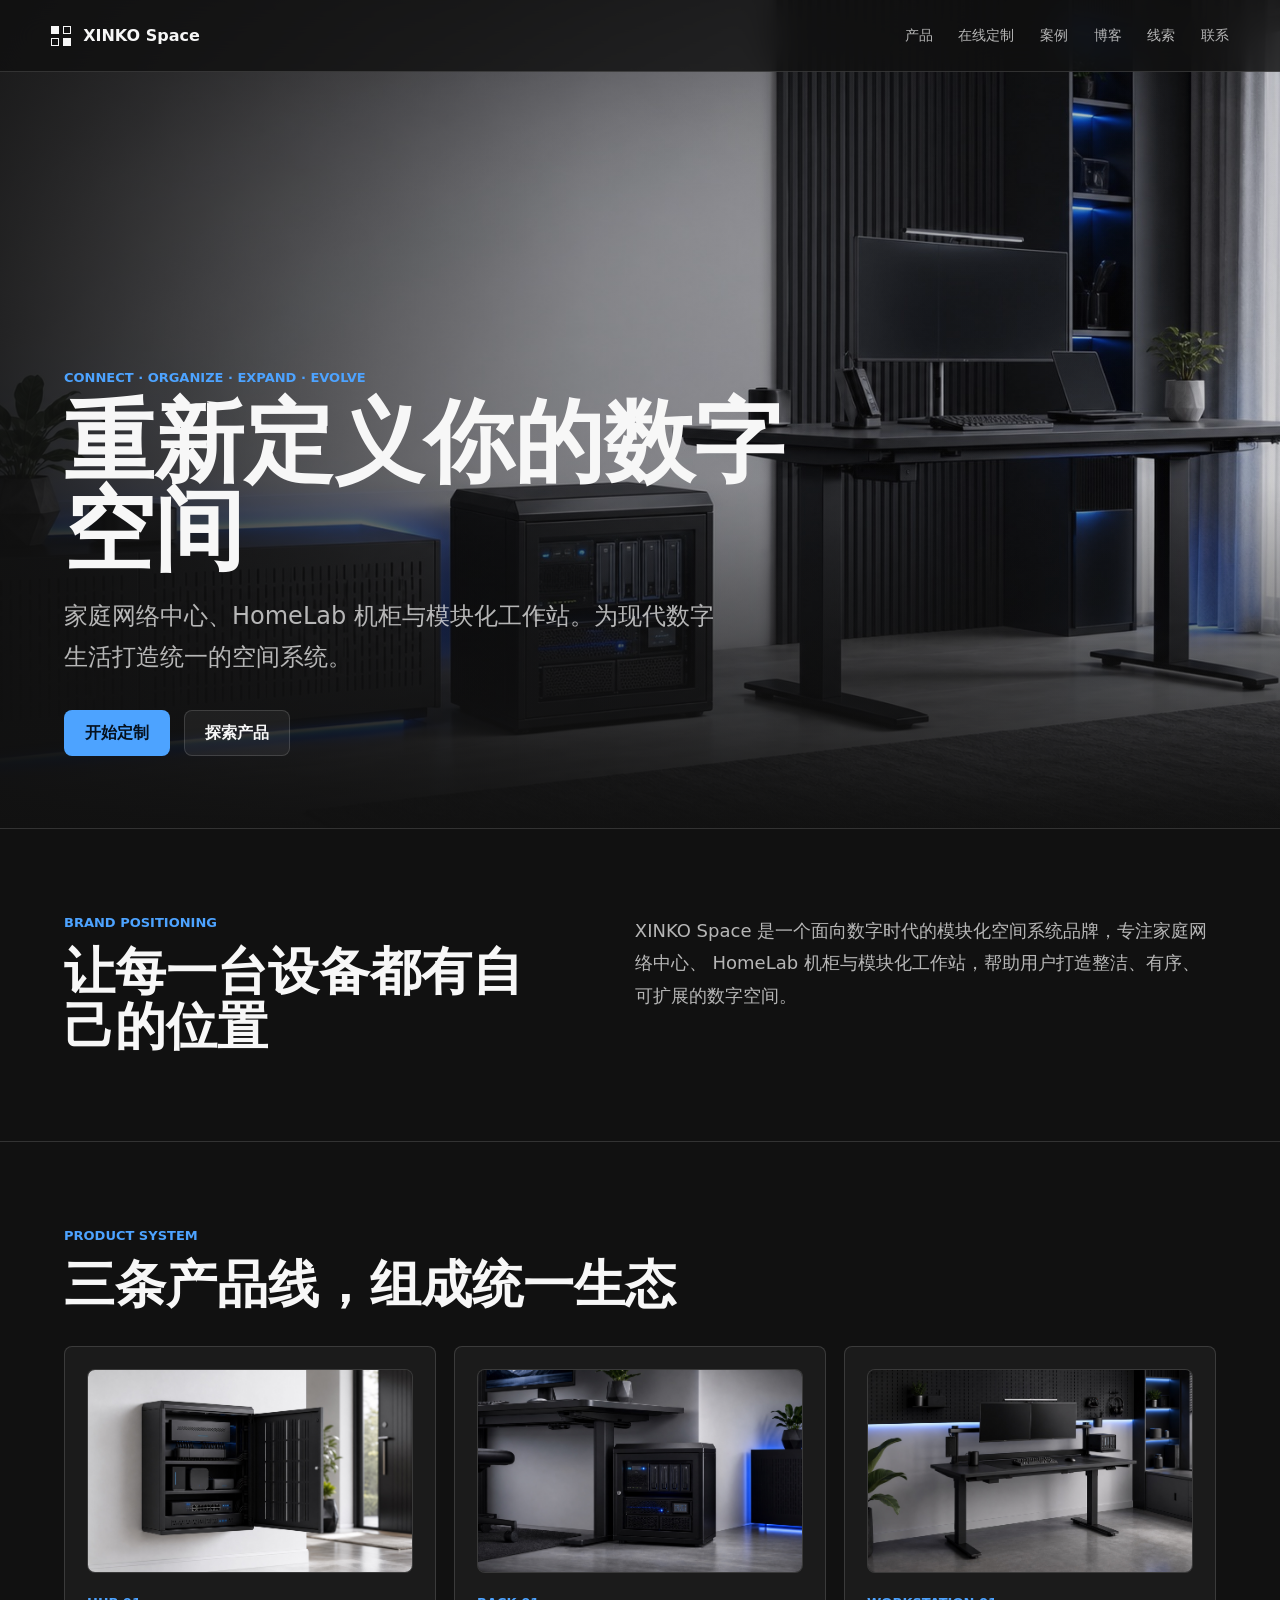
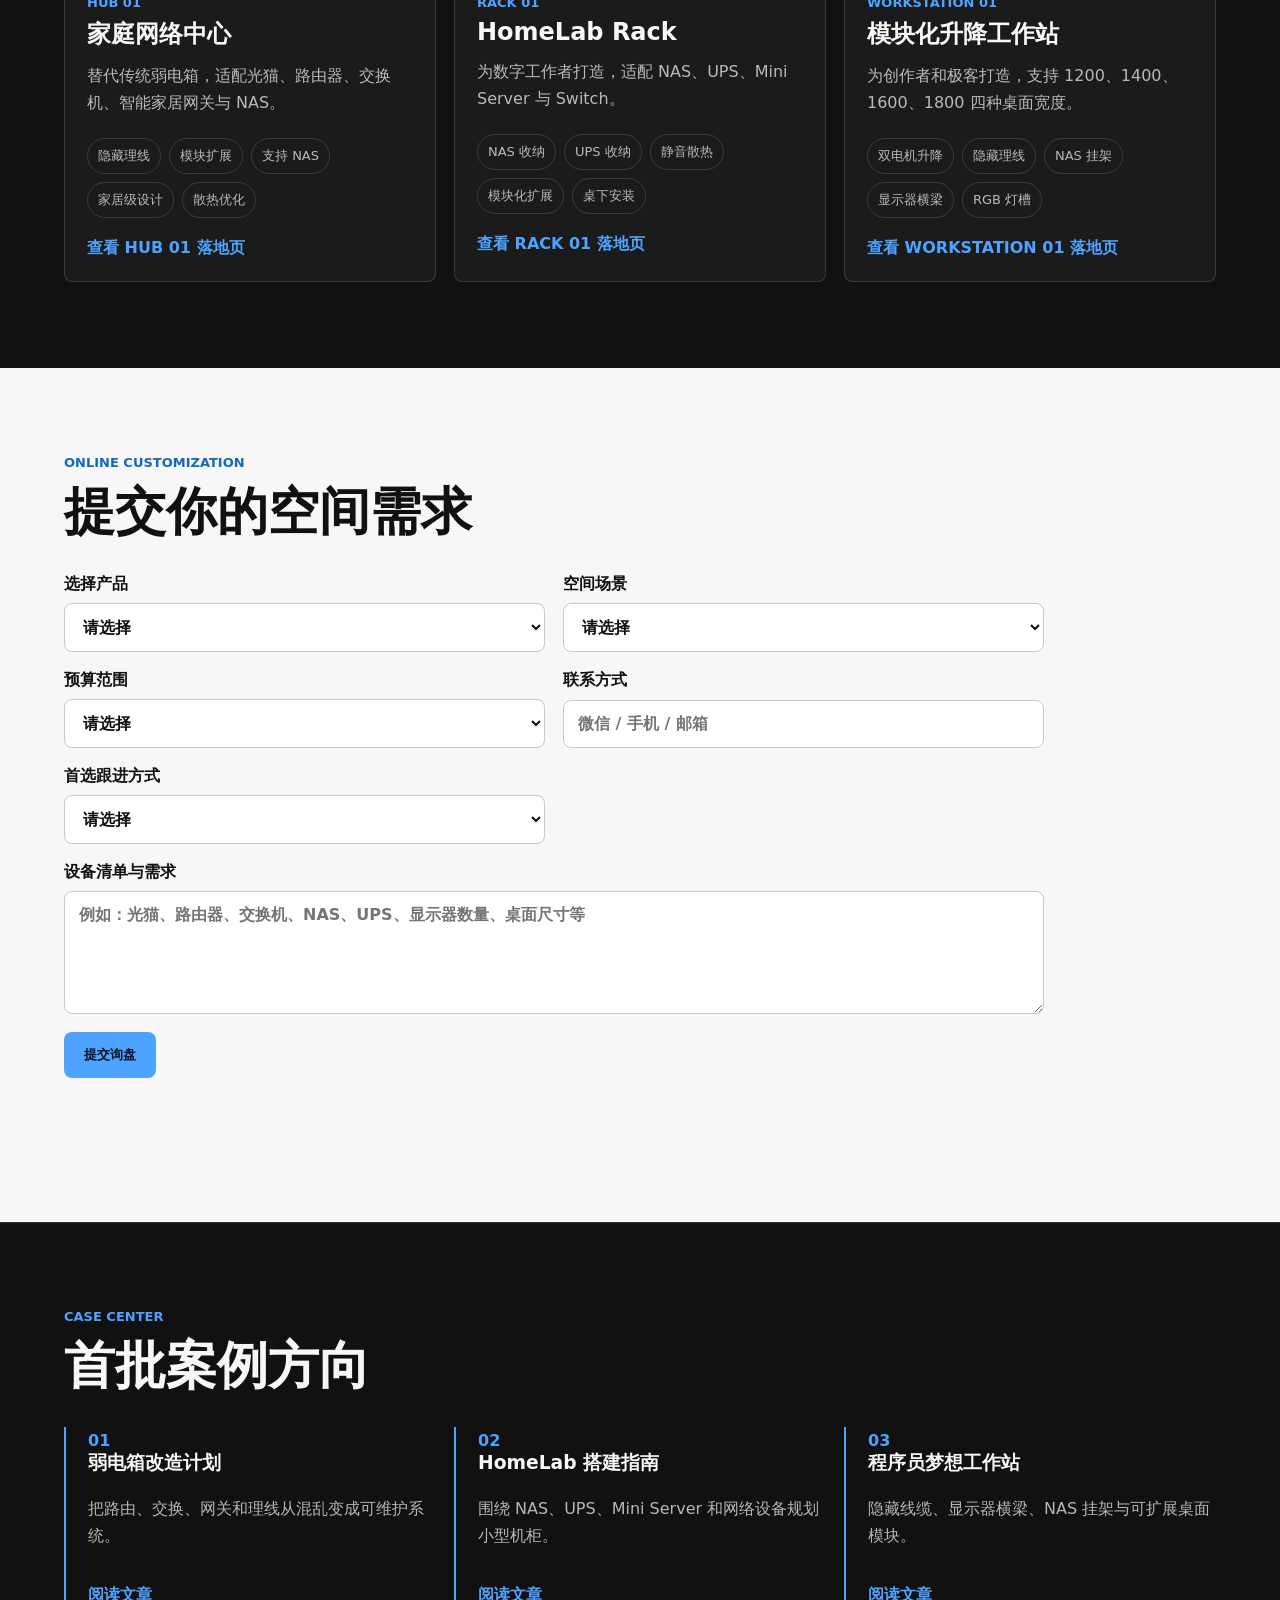
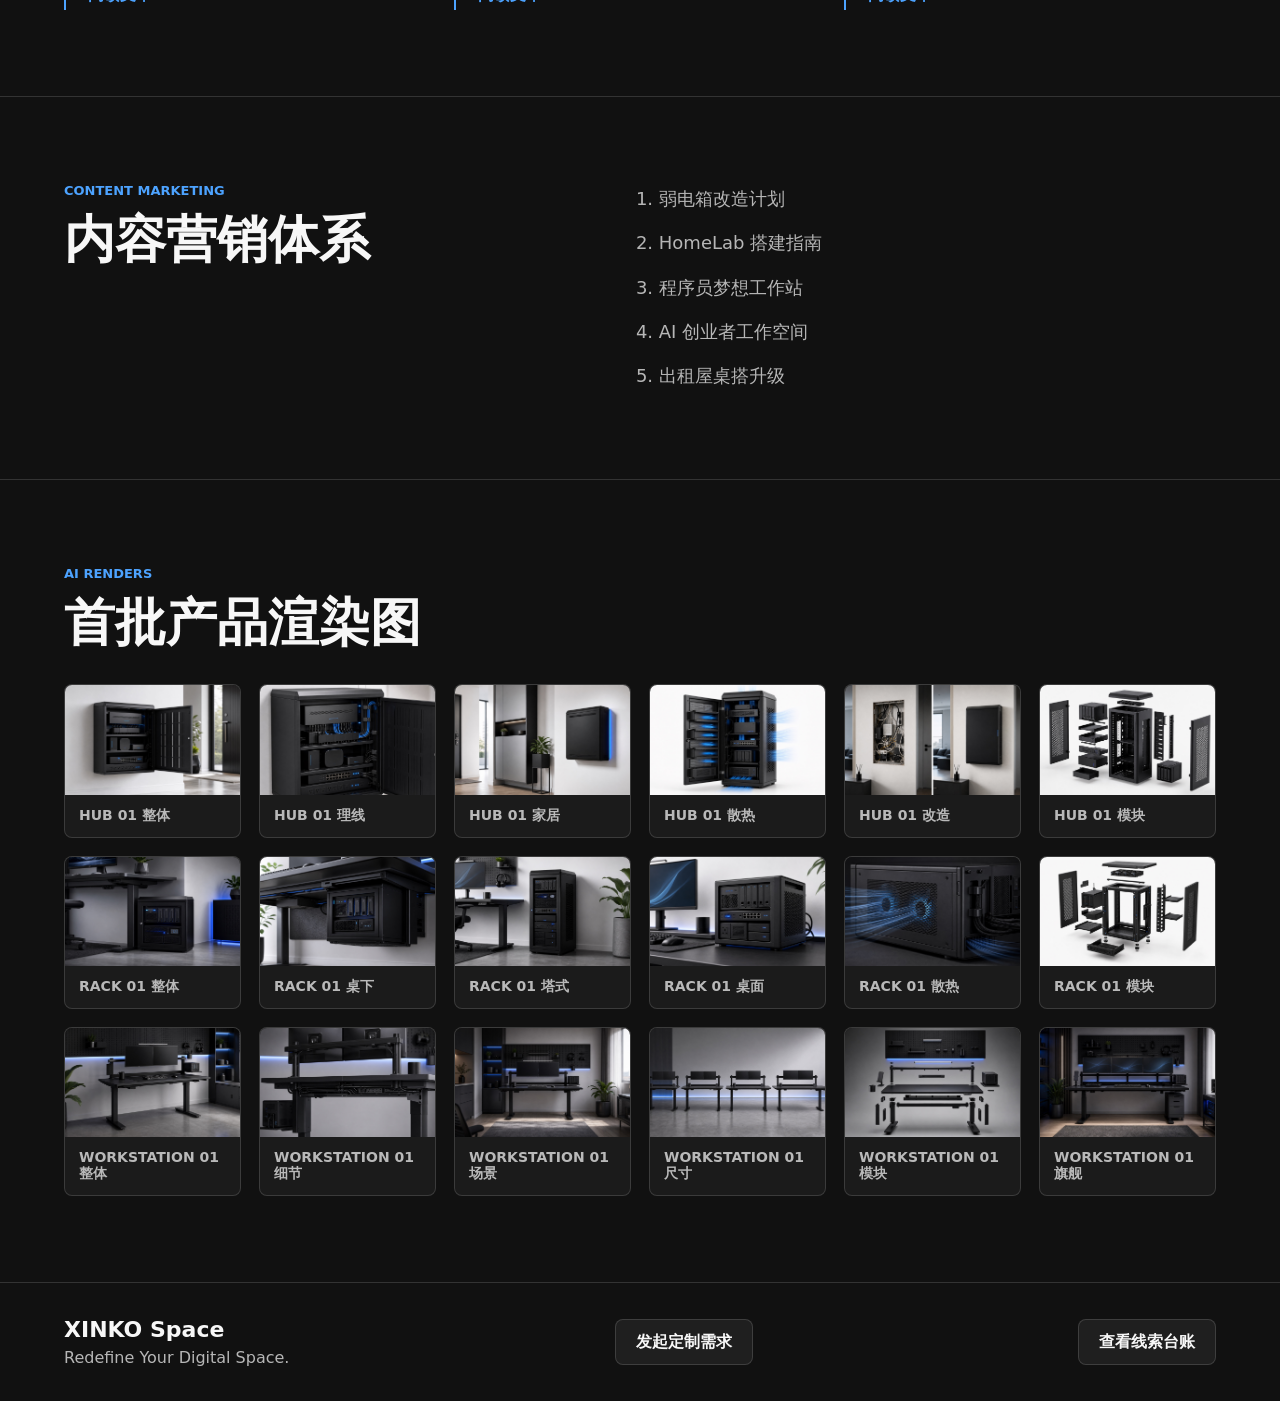
==== index.html @ d63c4149 "Initial XINKO Space website with Cloudflare Pages deployment" ====
<!doctype html>
<html lang="zh-CN">
  <head>
    <meta charset="utf-8" />
    <meta name="viewport" content="width=device-width, initial-scale=1" />
    <title>XINKO Space | 重新定义你的数字空间</title>
    <meta
      name="description"
      content="XINKO Space 面向数字时代的模块化空间系统，覆盖家庭网络中心、HomeLab 机柜与模块化工作站。"
    />
    <meta name="theme-color" content="#111111" />
    <meta property="og:title" content="XINKO Space | 重新定义你的数字空间" />
    <meta
      property="og:description"
      content="家庭网络中心、HomeLab 机柜与模块化工作站。为现代数字生活打造统一的空间系统。"
    />
    <meta property="og:type" content="website" />
    <meta property="og:image" content="./assets-web/xinko-hero.jpg" />
    <link rel="manifest" href="./site.webmanifest" />
    <link rel="stylesheet" href="./styles.css" />
  </head>
  <body>
    <header class="site-header">
      <a class="brand" href="#top" aria-label="XINKO Space 首页">
        <span class="mark" aria-hidden="true">
          <span></span><span></span><span></span><span></span>
        </span>
        <span>XINKO Space</span>
      </a>
      <nav class="nav" aria-label="主导航">
        <a href="#products">产品</a>
        <a href="#customize">在线定制</a>
        <a href="#cases">案例</a>
        <a href="#content">博客</a>
        <a href="./inquiries.html">线索</a>
        <a href="#contact">联系</a>
      </nav>
    </header>

    <main id="top">
      <section class="hero" aria-labelledby="hero-title">
        <img src="./assets-web/xinko-hero.jpg" alt="XINKO Space 模块化数字空间产品组合" />
        <div class="hero-shade"></div>
        <div class="hero-copy">
          <p class="eyebrow">Connect · Organize · Expand · Evolve</p>
          <h1 id="hero-title">重新定义你的数字空间</h1>
          <p>
            家庭网络中心、HomeLab 机柜与模块化工作站。为现代数字生活打造统一的空间系统。
          </p>
          <div class="hero-actions">
            <a class="button primary" href="#customize">开始定制</a>
            <a class="button secondary" href="#products">探索产品</a>
          </div>
        </div>
      </section>

      <section class="section intro" aria-labelledby="positioning-title">
        <div>
          <p class="eyebrow">Brand Positioning</p>
          <h2 id="positioning-title">让每一台设备都有自己的位置</h2>
        </div>
        <p>
          XINKO Space 是一个面向数字时代的模块化空间系统品牌，专注家庭网络中心、
          HomeLab 机柜与模块化工作站，帮助用户打造整洁、有序、可扩展的数字空间。
        </p>
      </section>

      <section class="section products" id="products" aria-labelledby="products-title">
        <div class="section-heading">
          <p class="eyebrow">Product System</p>
          <h2 id="products-title">三条产品线，组成统一生态</h2>
        </div>
        <div class="product-grid">
          <article class="product-card">
            <img loading="lazy" class="product-image" src="./assets-web/hub-01-render.jpg" alt="HUB 01 家庭网络中心产品渲染图" />
            <p class="series">HUB 01</p>
            <h3>家庭网络中心</h3>
            <p>替代传统弱电箱，适配光猫、路由器、交换机、智能家居网关与 NAS。</p>
            <ul>
              <li>隐藏理线</li>
              <li>模块扩展</li>
              <li>支持 NAS</li>
              <li>家居级设计</li>
              <li>散热优化</li>
            </ul>
            <a class="text-link" href="./hub-01.html">查看 HUB 01 落地页</a>
          </article>
          <article class="product-card">
            <img loading="lazy" class="product-image" src="./assets-web/rack-01-render.jpg" alt="RACK 01 HomeLab Rack 产品渲染图" />
            <p class="series">RACK 01</p>
            <h3>HomeLab Rack</h3>
            <p>为数字工作者打造，适配 NAS、UPS、Mini Server 与 Switch。</p>
            <ul>
              <li>NAS 收纳</li>
              <li>UPS 收纳</li>
              <li>静音散热</li>
              <li>模块化扩展</li>
              <li>桌下安装</li>
            </ul>
            <a class="text-link" href="./rack-01.html">查看 RACK 01 落地页</a>
          </article>
          <article class="product-card">
            <img loading="lazy" class="product-image" src="./assets-web/workstation-01-render.jpg" alt="WORKSTATION 01 模块化升降工作站产品渲染图" />
            <p class="series">WORKSTATION 01</p>
            <h3>模块化升降工作站</h3>
            <p>为创作者和极客打造，支持 1200、1400、1600、1800 四种桌面宽度。</p>
            <ul>
              <li>双电机升降</li>
              <li>隐藏理线</li>
              <li>NAS 挂架</li>
              <li>显示器横梁</li>
              <li>RGB 灯槽</li>
            </ul>
            <a class="text-link" href="./workstation-01.html">查看 WORKSTATION 01 落地页</a>
          </article>
        </div>
      </section>

      <section class="section configurator" id="customize" aria-labelledby="customize-title">
        <div class="section-heading">
          <p class="eyebrow">Online Customization</p>
          <h2 id="customize-title">提交你的空间需求</h2>
        </div>
        <form class="inquiry-form" id="inquiryForm">
          <label>
            选择产品
            <select name="product" required>
              <option value="">请选择</option>
              <option>HUB 01 家庭网络中心</option>
              <option>RACK 01 HomeLab Rack</option>
              <option>WORKSTATION 01 模块化升降工作站</option>
              <option>整套 XINKO Space 系统</option>
            </select>
          </label>
          <label>
            空间场景
            <select name="scenario" required>
              <option value="">请选择</option>
              <option>新房弱电/网络规划</option>
              <option>HomeLab 搭建</option>
              <option>创作者工作站</option>
              <option>出租屋桌搭升级</option>
              <option>AI 创业者工作空间</option>
            </select>
          </label>
          <label>
            预算范围
            <select name="budget" required>
              <option value="">请选择</option>
              <option>1000-3000 元</option>
              <option>3000-8000 元</option>
              <option>8000-15000 元</option>
              <option>15000 元以上</option>
            </select>
          </label>
          <label>
            联系方式
            <input name="contact" type="text" placeholder="微信 / 手机 / 邮箱" required />
          </label>
          <label>
            首选跟进方式
            <select name="followUpChannel" required>
              <option value="">请选择</option>
              <option>微信</option>
              <option>电话</option>
              <option>邮箱</option>
              <option>飞书</option>
            </select>
          </label>
          <label class="wide">
            设备清单与需求
            <textarea
              name="needs"
              rows="5"
              placeholder="例如：光猫、路由器、交换机、NAS、UPS、显示器数量、桌面尺寸等"
              required
            ></textarea>
          </label>
          <button class="button primary form-button" type="submit">提交询盘</button>
          <p class="form-note" id="formNote" role="status"></p>
        </form>
      </section>

      <section class="section cases" id="cases" aria-labelledby="cases-title">
        <div class="section-heading">
          <p class="eyebrow">Case Center</p>
          <h2 id="cases-title">首批案例方向</h2>
        </div>
        <div class="case-strip">
          <article>
            <span>01</span>
            <h3>弱电箱改造计划</h3>
            <p>把路由、交换、网关和理线从混乱变成可维护系统。</p>
            <a class="text-link" href="./blog-weak-current-box.html">阅读文章</a>
          </article>
          <article>
            <span>02</span>
            <h3>HomeLab 搭建指南</h3>
            <p>围绕 NAS、UPS、Mini Server 和网络设备规划小型机柜。</p>
            <a class="text-link" href="./blog-homelab-guide.html">阅读文章</a>
          </article>
          <article>
            <span>03</span>
            <h3>程序员梦想工作站</h3>
            <p>隐藏线缆、显示器横梁、NAS 挂架与可扩展桌面模块。</p>
            <a class="text-link" href="./blog-programmer-workstation.html">阅读文章</a>
          </article>
        </div>
      </section>

      <section class="section content" id="content" aria-labelledby="content-title">
        <div>
          <p class="eyebrow">Content Marketing</p>
          <h2 id="content-title">内容营销体系</h2>
        </div>
        <ol class="content-list">
          <li><a href="./blog-weak-current-box.html">弱电箱改造计划</a></li>
          <li><a href="./blog-homelab-guide.html">HomeLab 搭建指南</a></li>
          <li><a href="./blog-programmer-workstation.html">程序员梦想工作站</a></li>
          <li><a href="./blog-ai-founder-space.html">AI 创业者工作空间</a></li>
          <li><a href="./blog-rental-desk-upgrade.html">出租屋桌搭升级</a></li>
        </ol>
      </section>

      <section class="section gallery-section" aria-labelledby="gallery-title">
        <div class="section-heading">
          <p class="eyebrow">AI Renders</p>
          <h2 id="gallery-title">首批产品渲染图</h2>
        </div>
        <div class="gallery-grid full-gallery">
          <figure><img loading="lazy" src="./assets-web/hub-01-render.jpg" alt="HUB 01 整体渲染图" /><figcaption>HUB 01 整体</figcaption></figure>
          <figure><img loading="lazy" src="./assets-web/hub-01-detail.jpg" alt="HUB 01 内部理线图" /><figcaption>HUB 01 理线</figcaption></figure>
          <figure><img loading="lazy" src="./assets-web/hub-01-lifestyle.jpg" alt="HUB 01 家居安装图" /><figcaption>HUB 01 家居</figcaption></figure>
          <figure><img loading="lazy" src="./assets-web/hub-01-airflow.jpg" alt="HUB 01 散热风道图" /><figcaption>HUB 01 散热</figcaption></figure>
          <figure><img loading="lazy" src="./assets-web/hub-01-retrofit.jpg" alt="HUB 01 弱电箱改造图" /><figcaption>HUB 01 改造</figcaption></figure>
          <figure><img loading="lazy" src="./assets-web/hub-01-exploded.jpg" alt="HUB 01 模块拆解图" /><figcaption>HUB 01 模块</figcaption></figure>
          <figure><img loading="lazy" src="./assets-web/rack-01-render.jpg" alt="RACK 01 整体渲染图" /><figcaption>RACK 01 整体</figcaption></figure>
          <figure><img loading="lazy" src="./assets-web/rack-01-underdesk.jpg" alt="RACK 01 桌下安装图" /><figcaption>RACK 01 桌下</figcaption></figure>
          <figure><img loading="lazy" src="./assets-web/rack-01-tower.jpg" alt="RACK 01 塔式形态图" /><figcaption>RACK 01 塔式</figcaption></figure>
          <figure><img loading="lazy" src="./assets-web/rack-01-desktop.jpg" alt="RACK 01 桌面型图" /><figcaption>RACK 01 桌面</figcaption></figure>
          <figure><img loading="lazy" src="./assets-web/rack-01-cooling.jpg" alt="RACK 01 散热细节图" /><figcaption>RACK 01 散热</figcaption></figure>
          <figure><img loading="lazy" src="./assets-web/rack-01-exploded.jpg" alt="RACK 01 模块拆解图" /><figcaption>RACK 01 模块</figcaption></figure>
          <figure><img loading="lazy" src="./assets-web/workstation-01-render.jpg" alt="WORKSTATION 01 整体渲染图" /><figcaption>WORKSTATION 01 整体</figcaption></figure>
          <figure><img loading="lazy" src="./assets-web/workstation-01-detail.jpg" alt="WORKSTATION 01 结构细节图" /><figcaption>WORKSTATION 01 细节</figcaption></figure>
          <figure><img loading="lazy" src="./assets-web/workstation-01-lifestyle.jpg" alt="WORKSTATION 01 创作场景图" /><figcaption>WORKSTATION 01 场景</figcaption></figure>
          <figure><img loading="lazy" src="./assets-web/workstation-01-sizes.jpg" alt="WORKSTATION 01 尺寸家族图" /><figcaption>WORKSTATION 01 尺寸</figcaption></figure>
          <figure><img loading="lazy" src="./assets-web/workstation-01-exploded.jpg" alt="WORKSTATION 01 模块拆解图" /><figcaption>WORKSTATION 01 模块</figcaption></figure>
          <figure><img loading="lazy" src="./assets-web/workstation-01-flagship.jpg" alt="WORKSTATION 01 旗舰场景图" /><figcaption>WORKSTATION 01 旗舰</figcaption></figure>
        </div>
      </section>
    </main>

    <footer class="footer" id="contact">
      <div>
        <p class="brand-line">XINKO Space</p>
        <p>Redefine Your Digital Space.</p>
      </div>
      <a class="button secondary" href="#customize">发起定制需求</a>
      <a class="button secondary" href="./inquiries.html">查看线索台账</a>
    </footer>

    <script src="./config.js"></script>
    <script src="./script.js"></script>
  </body>
</html>
---- styles.css ----
:root {
  --space-black: #111111;
  --graphite: #333333;
  --snow: #f7f7f7;
  --blue: #4da3ff;
  --line: rgba(255, 255, 255, 0.14);
  --muted: rgba(247, 247, 247, 0.72);
  --panel: #1b1b1b;
  color-scheme: dark;
}

* {
  box-sizing: border-box;
}

html {
  scroll-behavior: smooth;
}

body {
  margin: 0;
  font-family: Inter, ui-sans-serif, system-ui, -apple-system, BlinkMacSystemFont, "Segoe UI",
    "PingFang SC", "Hiragino Sans GB", "Microsoft YaHei", sans-serif;
  background: var(--space-black);
  color: var(--snow);
  letter-spacing: 0;
}

a {
  color: inherit;
  text-decoration: none;
}

.site-header {
  position: fixed;
  z-index: 20;
  top: 0;
  left: 0;
  right: 0;
  display: flex;
  align-items: center;
  justify-content: space-between;
  gap: 24px;
  min-height: 72px;
  padding: 16px clamp(20px, 4vw, 56px);
  border-bottom: 1px solid var(--line);
  background: rgba(17, 17, 17, 0.82);
  backdrop-filter: blur(18px);
}

.brand {
  display: inline-flex;
  align-items: center;
  gap: 12px;
  min-width: max-content;
  font-weight: 800;
}

.mark {
  display: grid;
  grid-template-columns: repeat(2, 8px);
  gap: 4px;
}

.mark span {
  width: 8px;
  height: 8px;
  background: var(--snow);
}

.mark span:nth-child(2),
.mark span:nth-child(3) {
  background: transparent;
  border: 1px solid var(--snow);
}

.nav {
  display: flex;
  align-items: center;
  gap: clamp(14px, 2vw, 28px);
  color: var(--muted);
  font-size: 14px;
}

.nav a:hover {
  color: var(--blue);
}

.hero {
  position: relative;
  min-height: 92vh;
  display: grid;
  align-items: end;
  overflow: hidden;
  padding: 120px clamp(20px, 5vw, 72px) 72px;
}

.hero img {
  position: absolute;
  inset: 0;
  width: 100%;
  height: 100%;
  object-fit: cover;
  object-position: center;
}

.hero-shade {
  position: absolute;
  inset: 0;
  background:
    linear-gradient(90deg, rgba(17, 17, 17, 0.88), rgba(17, 17, 17, 0.44) 46%, rgba(17, 17, 17, 0.18)),
    linear-gradient(0deg, rgba(17, 17, 17, 0.98), rgba(17, 17, 17, 0.02) 42%);
}

.hero-copy {
  position: relative;
  z-index: 1;
  max-width: 780px;
}

.eyebrow {
  margin: 0 0 14px;
  color: var(--blue);
  font-size: 13px;
  font-weight: 800;
  text-transform: uppercase;
}

h1,
h2,
h3,
p {
  margin-top: 0;
}

h1 {
  margin-bottom: 22px;
  font-size: clamp(42px, 7vw, 92px);
  line-height: 0.98;
}

.hero-copy p:not(.eyebrow) {
  max-width: 650px;
  color: var(--muted);
  font-size: clamp(17px, 2.1vw, 24px);
  line-height: 1.7;
}

.hero-actions {
  display: flex;
  flex-wrap: wrap;
  gap: 14px;
  margin-top: 32px;
}

.button {
  display: inline-flex;
  align-items: center;
  justify-content: center;
  min-height: 46px;
  padding: 0 20px;
  border: 1px solid transparent;
  border-radius: 8px;
  font-weight: 800;
  cursor: pointer;
}

.primary {
  background: var(--blue);
  color: #06111e;
}

.secondary {
  border-color: var(--line);
  color: var(--snow);
  background: rgba(255, 255, 255, 0.06);
}

.section {
  padding: 86px clamp(20px, 5vw, 72px);
  border-top: 1px solid var(--line);
}

.section-heading {
  max-width: 860px;
  margin-bottom: 34px;
}

.section h2 {
  max-width: 760px;
  font-size: clamp(28px, 4vw, 54px);
  line-height: 1.08;
  margin-bottom: 0;
}

.intro,
.content {
  display: grid;
  grid-template-columns: minmax(0, 0.85fr) minmax(280px, 1fr);
  gap: clamp(28px, 6vw, 80px);
  align-items: start;
}

.intro > p,
.content-list {
  color: var(--muted);
  font-size: 18px;
  line-height: 1.8;
}

.product-grid {
  display: grid;
  grid-template-columns: repeat(3, minmax(0, 1fr));
  gap: 18px;
}

.four-grid {
  grid-template-columns: repeat(4, minmax(0, 1fr));
}

.product-card {
  border: 1px solid var(--line);
  border-radius: 8px;
  padding: 22px;
  background: var(--panel);
}

.product-image {
  display: block;
  width: 100%;
  aspect-ratio: 16 / 10;
  object-fit: cover;
  border-radius: 8px;
  margin-bottom: 22px;
  border: 1px solid rgba(255, 255, 255, 0.1);
  background: #242424;
}

.product-visual {
  position: relative;
  height: 180px;
  margin-bottom: 22px;
  overflow: hidden;
  border-radius: 8px;
  background: #242424;
}

.product-visual::before {
  content: "";
  position: absolute;
  inset: 18px;
  border: 1px solid rgba(77, 163, 255, 0.34);
}

.hub-visual span,
.rack-visual span,
.workstation-visual span {
  position: absolute;
  display: block;
  background: #101010;
  border: 1px solid rgba(247, 247, 247, 0.18);
  box-shadow: inset 0 0 0 1px rgba(77, 163, 255, 0.08);
}

.hub-visual span:nth-child(1) {
  left: 34px;
  top: 44px;
  width: 52%;
  height: 76px;
}

.hub-visual span:nth-child(2) {
  right: 34px;
  top: 62px;
  width: 22%;
  height: 40px;
  background: var(--blue);
}

.hub-visual span:nth-child(3) {
  left: 34px;
  bottom: 34px;
  width: 70%;
  height: 8px;
}

.rack-visual span {
  left: 26%;
  width: 48%;
  height: 24px;
}

.rack-visual span:nth-child(1) { top: 38px; }
.rack-visual span:nth-child(2) { top: 72px; }
.rack-visual span:nth-child(3) { top: 106px; }
.rack-visual span:nth-child(4) {
  top: 140px;
  background: var(--blue);
}

.workstation-visual span:nth-child(1) {
  left: 14%;
  top: 74px;
  width: 72%;
  height: 14px;
}

.workstation-visual span:nth-child(2),
.workstation-visual span:nth-child(3) {
  top: 88px;
  width: 10px;
  height: 64px;
}

.workstation-visual span:nth-child(2) { left: 25%; }
.workstation-visual span:nth-child(3) { right: 25%; }
.workstation-visual span:nth-child(4) {
  left: 32%;
  top: 38px;
  width: 36%;
  height: 26px;
  background: var(--blue);
}

.series {
  margin-bottom: 8px;
  color: var(--blue);
  font-size: 13px;
  font-weight: 800;
}

.product-card h3 {
  font-size: 24px;
  margin-bottom: 12px;
}

.product-card p:not(.series),
.product-card li,
.case-strip p {
  color: var(--muted);
  line-height: 1.7;
}

.product-card ul {
  display: flex;
  flex-wrap: wrap;
  gap: 8px;
  padding: 0;
  margin: 22px 0 0;
  list-style: none;
}

.text-link {
  display: inline-flex;
  margin-top: 20px;
  color: var(--blue);
  font-weight: 900;
}

.product-hero {
  min-height: 88vh;
}

.feature-grid {
  grid-template-columns: repeat(5, minmax(0, 1fr));
}

.size-plans {
  background: #171717;
}

.product-card li {
  padding: 6px 10px;
  border: 1px solid var(--line);
  border-radius: 999px;
  font-size: 13px;
}

.configurator {
  background: #f7f7f7;
  color: #111111;
}

.configurator .eyebrow {
  color: #1269bf;
}

.inquiry-form {
  display: grid;
  grid-template-columns: repeat(2, minmax(0, 1fr));
  gap: 18px;
  max-width: 980px;
}

label {
  display: grid;
  gap: 8px;
  font-weight: 800;
}

.wide,
.form-note {
  grid-column: 1 / -1;
}

input,
select,
textarea {
  width: 100%;
  border: 1px solid #c9c9c9;
  border-radius: 8px;
  padding: 13px 14px;
  background: #ffffff;
  color: #111111;
  font: inherit;
}

textarea {
  resize: vertical;
}

.form-button {
  width: fit-content;
  border: 0;
}

.form-note {
  min-height: 24px;
  color: #1b5d15;
  font-weight: 800;
}

.case-strip {
  display: grid;
  grid-template-columns: repeat(3, minmax(0, 1fr));
  gap: 18px;
}

.case-strip article {
  border-left: 2px solid var(--blue);
  padding: 4px 0 4px 22px;
}

.case-strip span {
  color: var(--blue);
  font-weight: 900;
}

.gallery-grid {
  display: grid;
  grid-template-columns: repeat(3, minmax(0, 1fr));
  gap: 18px;
}

.compact-gallery {
  grid-template-columns: repeat(6, minmax(0, 1fr));
}

.full-gallery {
  grid-template-columns: repeat(6, minmax(0, 1fr));
}

.gallery-grid figure {
  margin: 0;
  border: 1px solid var(--line);
  border-radius: 8px;
  overflow: hidden;
  background: var(--panel);
}

.gallery-grid img {
  display: block;
  width: 100%;
  aspect-ratio: 16 / 10;
  object-fit: cover;
}

.gallery-grid figcaption {
  padding: 12px 14px;
  color: var(--muted);
  font-size: 14px;
  font-weight: 800;
}

.content-list {
  margin: 0;
  padding-left: 24px;
}

.content-list li + li {
  margin-top: 12px;
}

.article-page {
  padding: 132px clamp(20px, 5vw, 72px) 72px;
}

.article {
  max-width: 880px;
  margin: 0 auto;
}

.article h1 {
  font-size: clamp(40px, 6vw, 76px);
  margin-bottom: 22px;
}

.article h2 {
  margin-top: 46px;
  font-size: clamp(24px, 3vw, 36px);
}

.article p,
.article li {
  color: var(--muted);
  font-size: 18px;
  line-height: 1.85;
}

.article-lead {
  font-size: 21px;
}

.article img {
  display: block;
  width: 100%;
  margin: 34px 0 8px;
  border-radius: 8px;
  border: 1px solid var(--line);
}

.article-cta {
  margin-top: 54px;
  padding: 28px;
  border: 1px solid var(--line);
  border-radius: 8px;
  background: var(--panel);
}

.article-cta h2 {
  margin-top: 0;
}

.footer {
  display: flex;
  align-items: center;
  justify-content: space-between;
  flex-wrap: wrap;
  gap: 24px;
  padding: 34px clamp(20px, 5vw, 72px);
  border-top: 1px solid var(--line);
}

.brand-line {
  margin-bottom: 6px;
  font-size: 22px;
  font-weight: 900;
}

.footer p:last-child {
  margin-bottom: 0;
  color: var(--muted);
}

.dashboard-page {
  padding-top: 72px;
}

.thanks-page {
  min-height: 78vh;
  display: grid;
  align-items: center;
  padding-top: 72px;
}

.thanks-panel {
  max-width: 900px;
  border-top: 0;
}

.thanks-panel h1 {
  margin-bottom: 20px;
  font-size: clamp(44px, 7vw, 92px);
}

.thanks-panel p:not(.eyebrow) {
  max-width: 720px;
  color: var(--muted);
  font-size: 20px;
  line-height: 1.8;
}

.dashboard-head {
  display: flex;
  align-items: end;
  justify-content: space-between;
  gap: 28px;
}

.dashboard-head h1 {
  margin-bottom: 16px;
  font-size: clamp(40px, 6vw, 76px);
}

.dashboard-head p:not(.eyebrow) {
  max-width: 720px;
  color: var(--muted);
  font-size: 18px;
  line-height: 1.75;
}

.dashboard-actions {
  display: flex;
  flex-wrap: wrap;
  gap: 12px;
}

.table-wrap {
  width: 100%;
  overflow-x: auto;
  border: 1px solid var(--line);
  border-radius: 8px;
}

.lead-table {
  width: 100%;
  min-width: 900px;
  border-collapse: collapse;
}

.lead-table th,
.lead-table td {
  padding: 14px 16px;
  border-bottom: 1px solid var(--line);
  text-align: left;
  vertical-align: top;
}

.lead-table th {
  color: var(--blue);
  font-size: 13px;
  text-transform: uppercase;
}

.lead-table td {
  color: var(--muted);
  line-height: 1.6;
}

@media (max-width: 900px) {
  .site-header {
    position: absolute;
    align-items: flex-start;
  }

  .nav {
    justify-content: flex-end;
    flex-wrap: wrap;
    gap: 10px 16px;
  }

  .intro,
  .content,
  .product-grid,
  .four-grid,
  .case-strip,
  .feature-grid,
  .gallery-grid,
  .compact-gallery,
  .full-gallery,
  .inquiry-form {
    grid-template-columns: 1fr;
  }

  .hero {
    min-height: 88vh;
    padding-top: 148px;
  }

  .footer {
    align-items: flex-start;
    flex-direction: column;
  }

  .dashboard-head {
    align-items: flex-start;
    flex-direction: column;
  }
}

@media (max-width: 560px) {
  .site-header {
    flex-direction: column;
  }

  .nav {
    justify-content: flex-start;
    font-size: 13px;
  }

  .hero {
    padding-top: 184px;
  }

  .hero-actions,
  .button {
    width: 100%;
  }

  .section {
    padding-top: 64px;
    padding-bottom: 64px;
  }
}
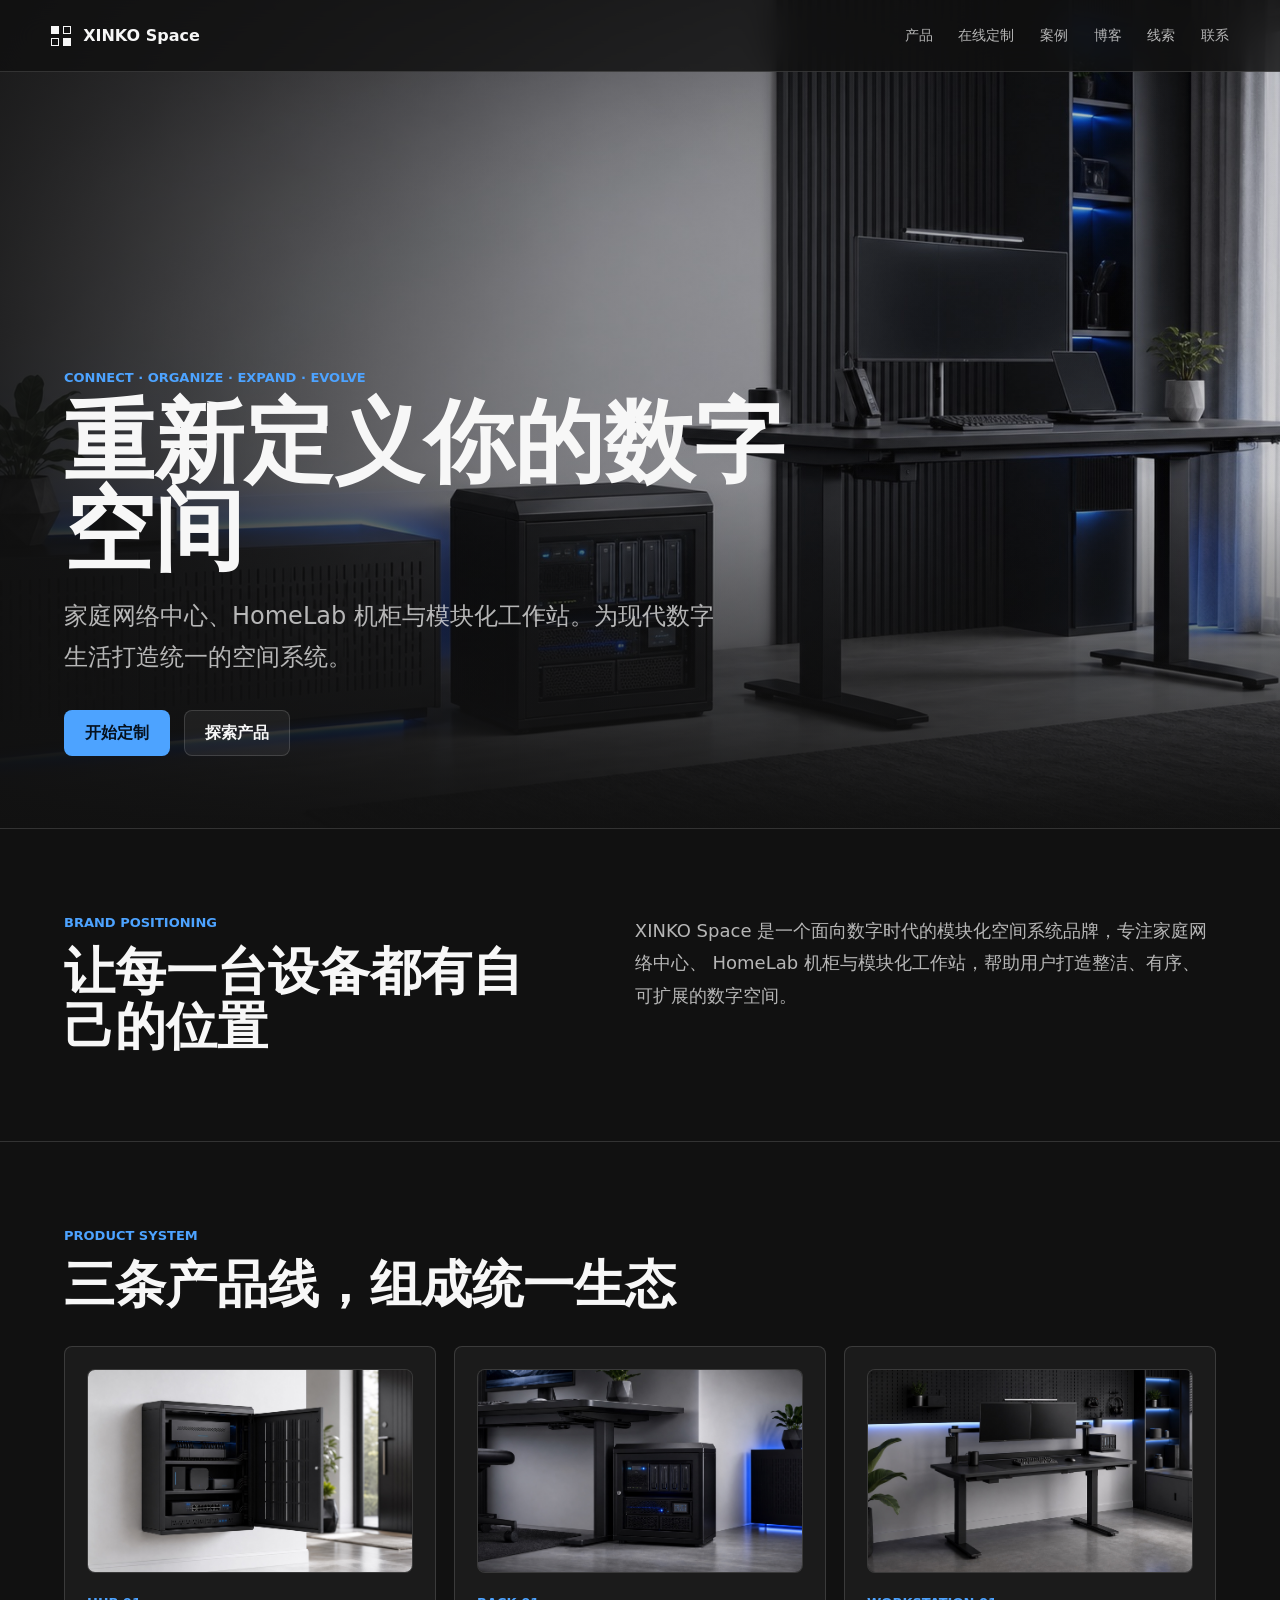
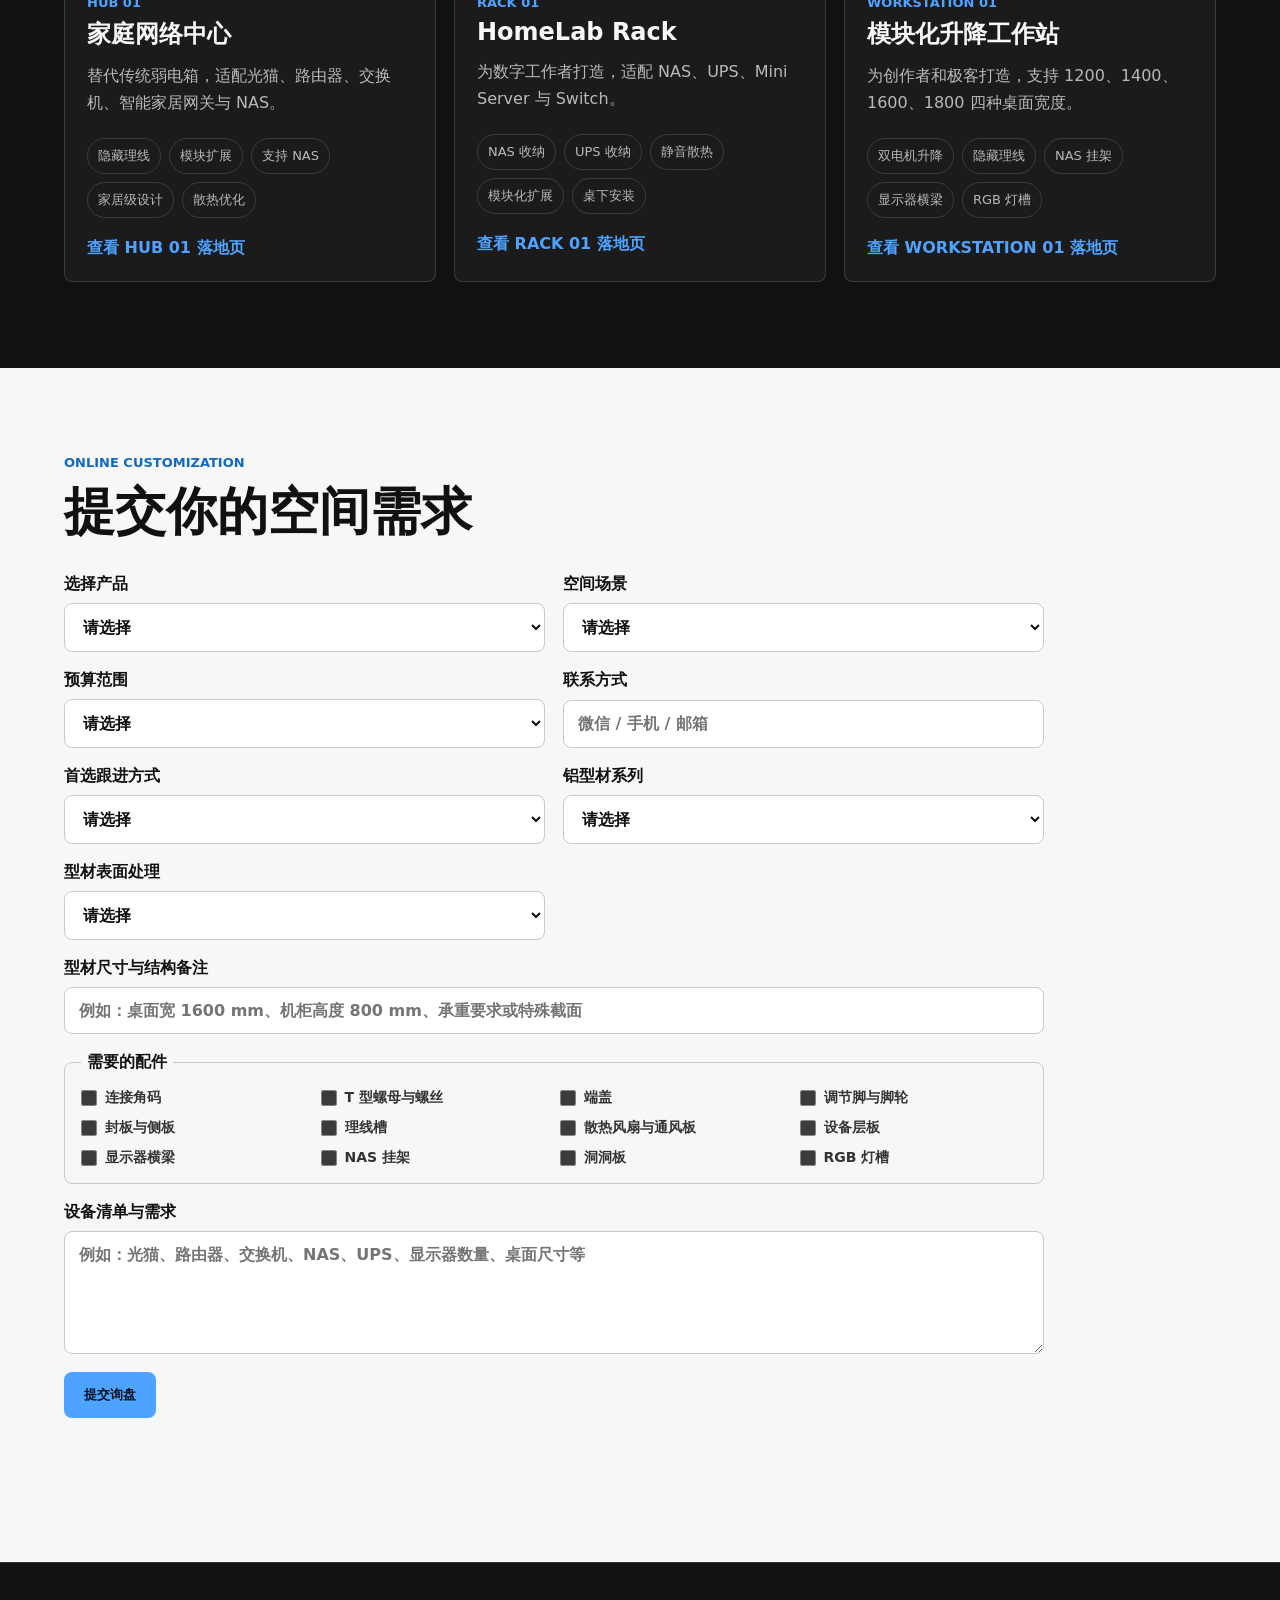
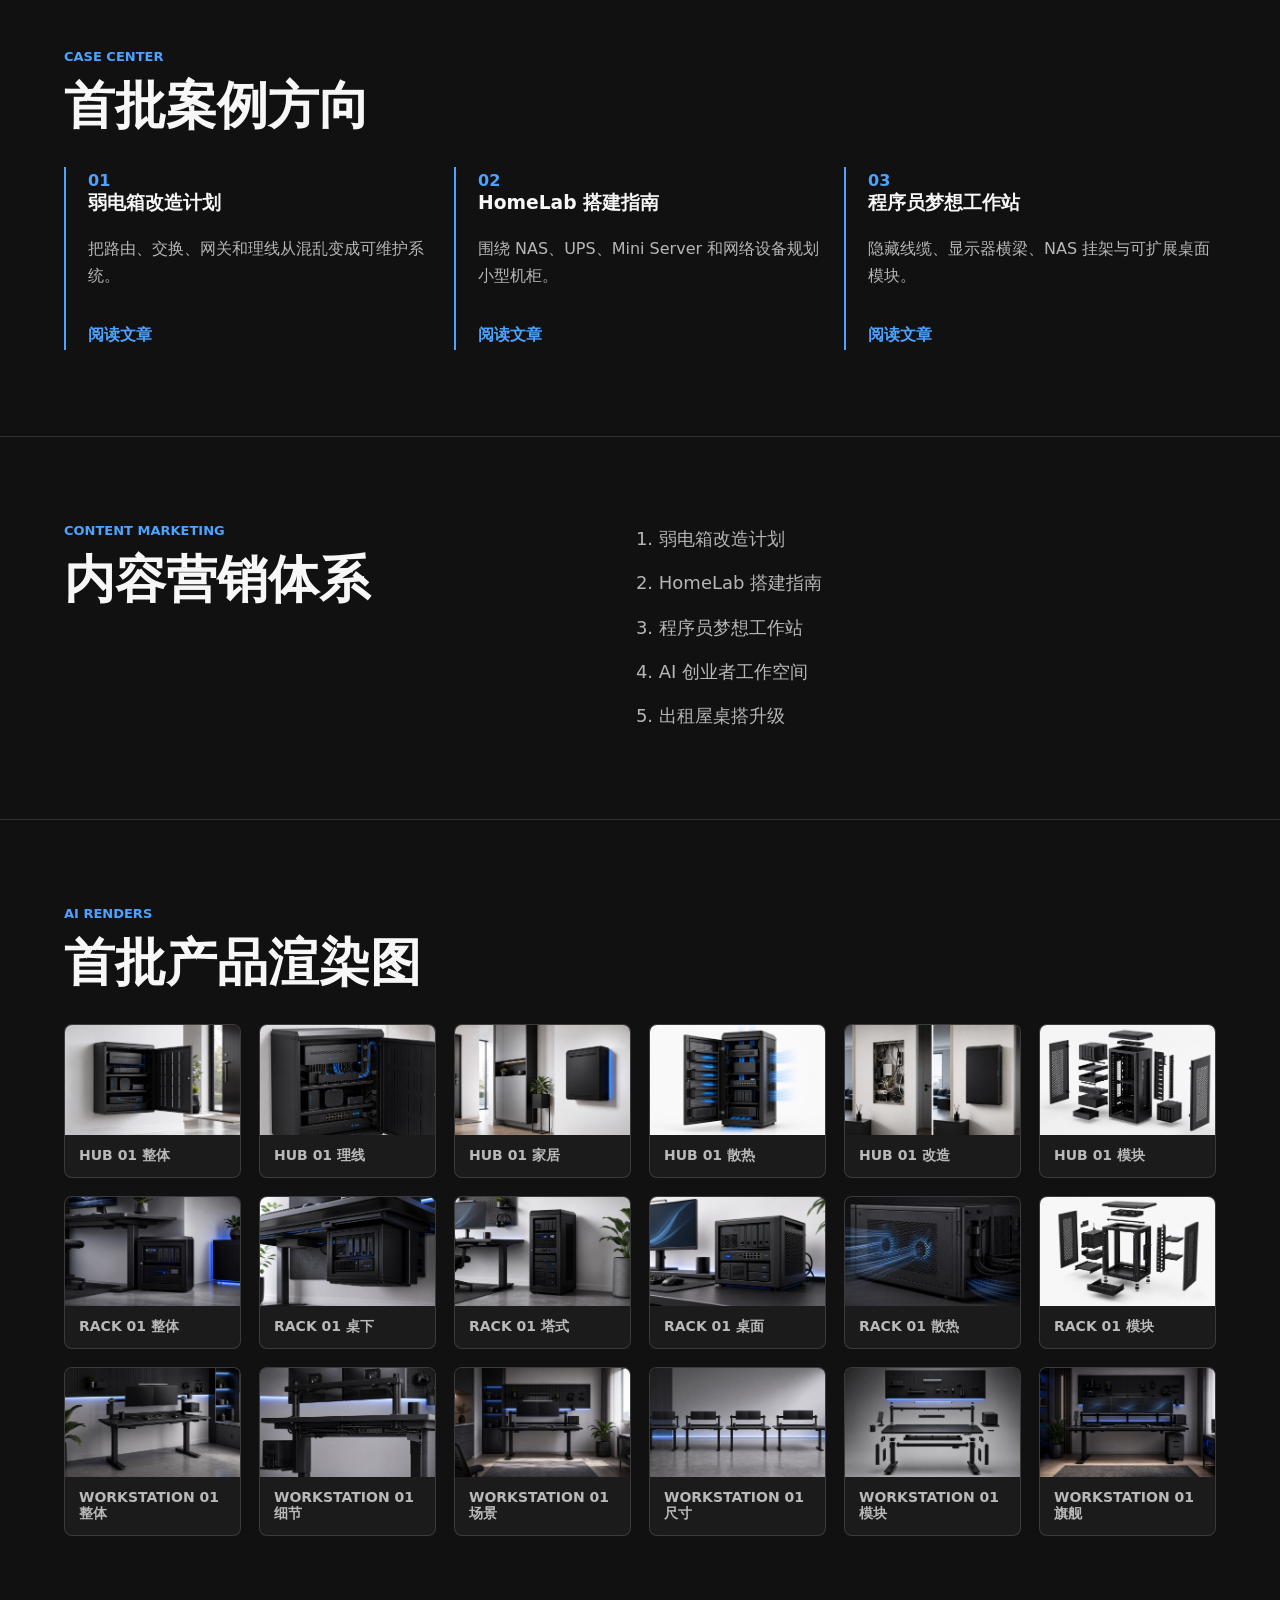
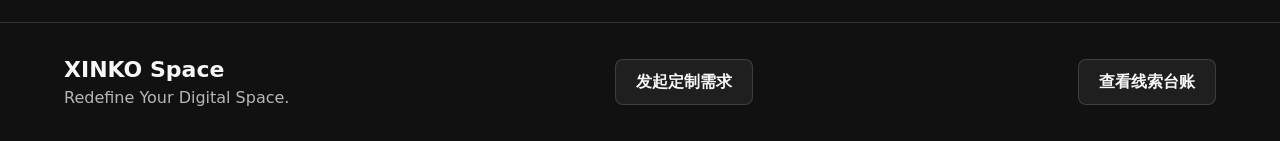
==== commit 6a75b964: "Add aluminum profile and accessory options to inquiry forms" ====
--- a/index.html
+++ b/index.html
@@ -167,6 +167,50 @@
               <option>飞书</option>
             </select>
           </label>
+          <label>
+            铝型材系列
+            <select name="profileSeries" required>
+              <option value="">请选择</option>
+              <option>2020</option>
+              <option>2040</option>
+              <option>3030</option>
+              <option>4040</option>
+              <option>4080</option>
+              <option>需要建议</option>
+              <option>其他定制规格</option>
+            </select>
+          </label>
+          <label>
+            型材表面处理
+            <select name="profileFinish" required>
+              <option value="">请选择</option>
+              <option>黑色阳极氧化</option>
+              <option>银白色阳极氧化</option>
+              <option>喷涂定制色</option>
+              <option>需要建议</option>
+            </select>
+          </label>
+          <label class="wide">
+            型材尺寸与结构备注
+            <input name="profileNotes" type="text" placeholder="例如：桌面宽 1600 mm、机柜高度 800 mm、承重要求或特殊截面" />
+          </label>
+          <fieldset class="wide option-fieldset">
+            <legend>需要的配件</legend>
+            <div class="checkbox-grid">
+              <label><input name="accessories" type="checkbox" value="连接角码" />连接角码</label>
+              <label><input name="accessories" type="checkbox" value="T 型螺母与螺丝" />T 型螺母与螺丝</label>
+              <label><input name="accessories" type="checkbox" value="端盖" />端盖</label>
+              <label><input name="accessories" type="checkbox" value="调节脚与脚轮" />调节脚与脚轮</label>
+              <label><input name="accessories" type="checkbox" value="封板与侧板" />封板与侧板</label>
+              <label><input name="accessories" type="checkbox" value="理线槽" />理线槽</label>
+              <label><input name="accessories" type="checkbox" value="散热风扇与通风板" />散热风扇与通风板</label>
+              <label><input name="accessories" type="checkbox" value="设备层板" />设备层板</label>
+              <label><input name="accessories" type="checkbox" value="显示器横梁" />显示器横梁</label>
+              <label><input name="accessories" type="checkbox" value="NAS 挂架" />NAS 挂架</label>
+              <label><input name="accessories" type="checkbox" value="洞洞板" />洞洞板</label>
+              <label><input name="accessories" type="checkbox" value="RGB 灯槽" />RGB 灯槽</label>
+            </div>
+          </fieldset>
           <label class="wide">
             设备清单与需求
             <textarea
--- a/styles.css
+++ b/styles.css
@@ -419,6 +419,40 @@
   resize: vertical;
 }
 
+.option-fieldset {
+  margin: 0;
+  border: 1px solid #c9c9c9;
+  border-radius: 8px;
+  padding: 16px;
+}
+
+.option-fieldset legend {
+  padding: 0 6px;
+  font-weight: 800;
+}
+
+.checkbox-grid {
+  display: grid;
+  grid-template-columns: repeat(4, minmax(0, 1fr));
+  gap: 12px;
+}
+
+.checkbox-grid label {
+  display: flex;
+  align-items: center;
+  gap: 8px;
+  color: #333333;
+  font-size: 14px;
+  font-weight: 700;
+}
+
+.checkbox-grid input {
+  width: 16px;
+  height: 16px;
+  margin: 0;
+  accent-color: var(--blue);
+}
+
 .form-button {
   width: fit-content;
   border: 0;
@@ -668,6 +702,7 @@
   .gallery-grid,
   .compact-gallery,
   .full-gallery,
+  .checkbox-grid,
   .inquiry-form {
     grid-template-columns: 1fr;
   }
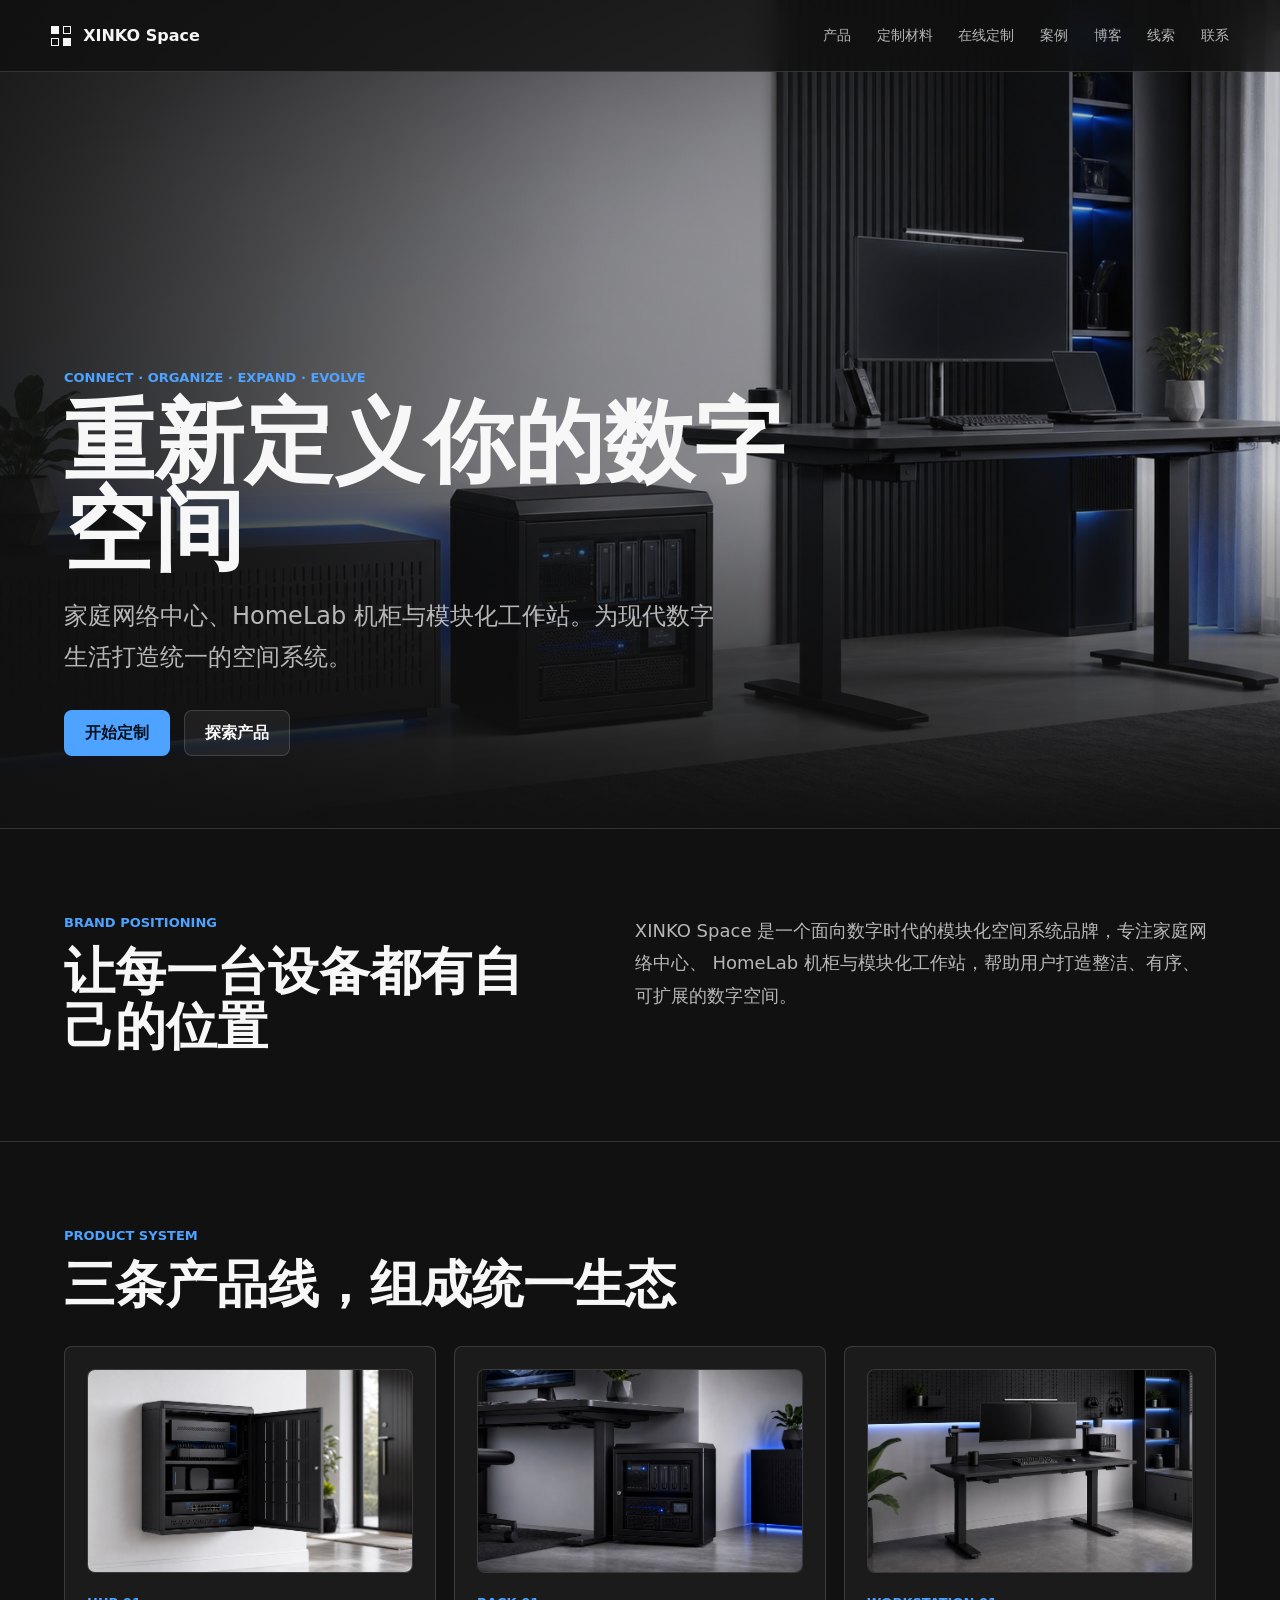
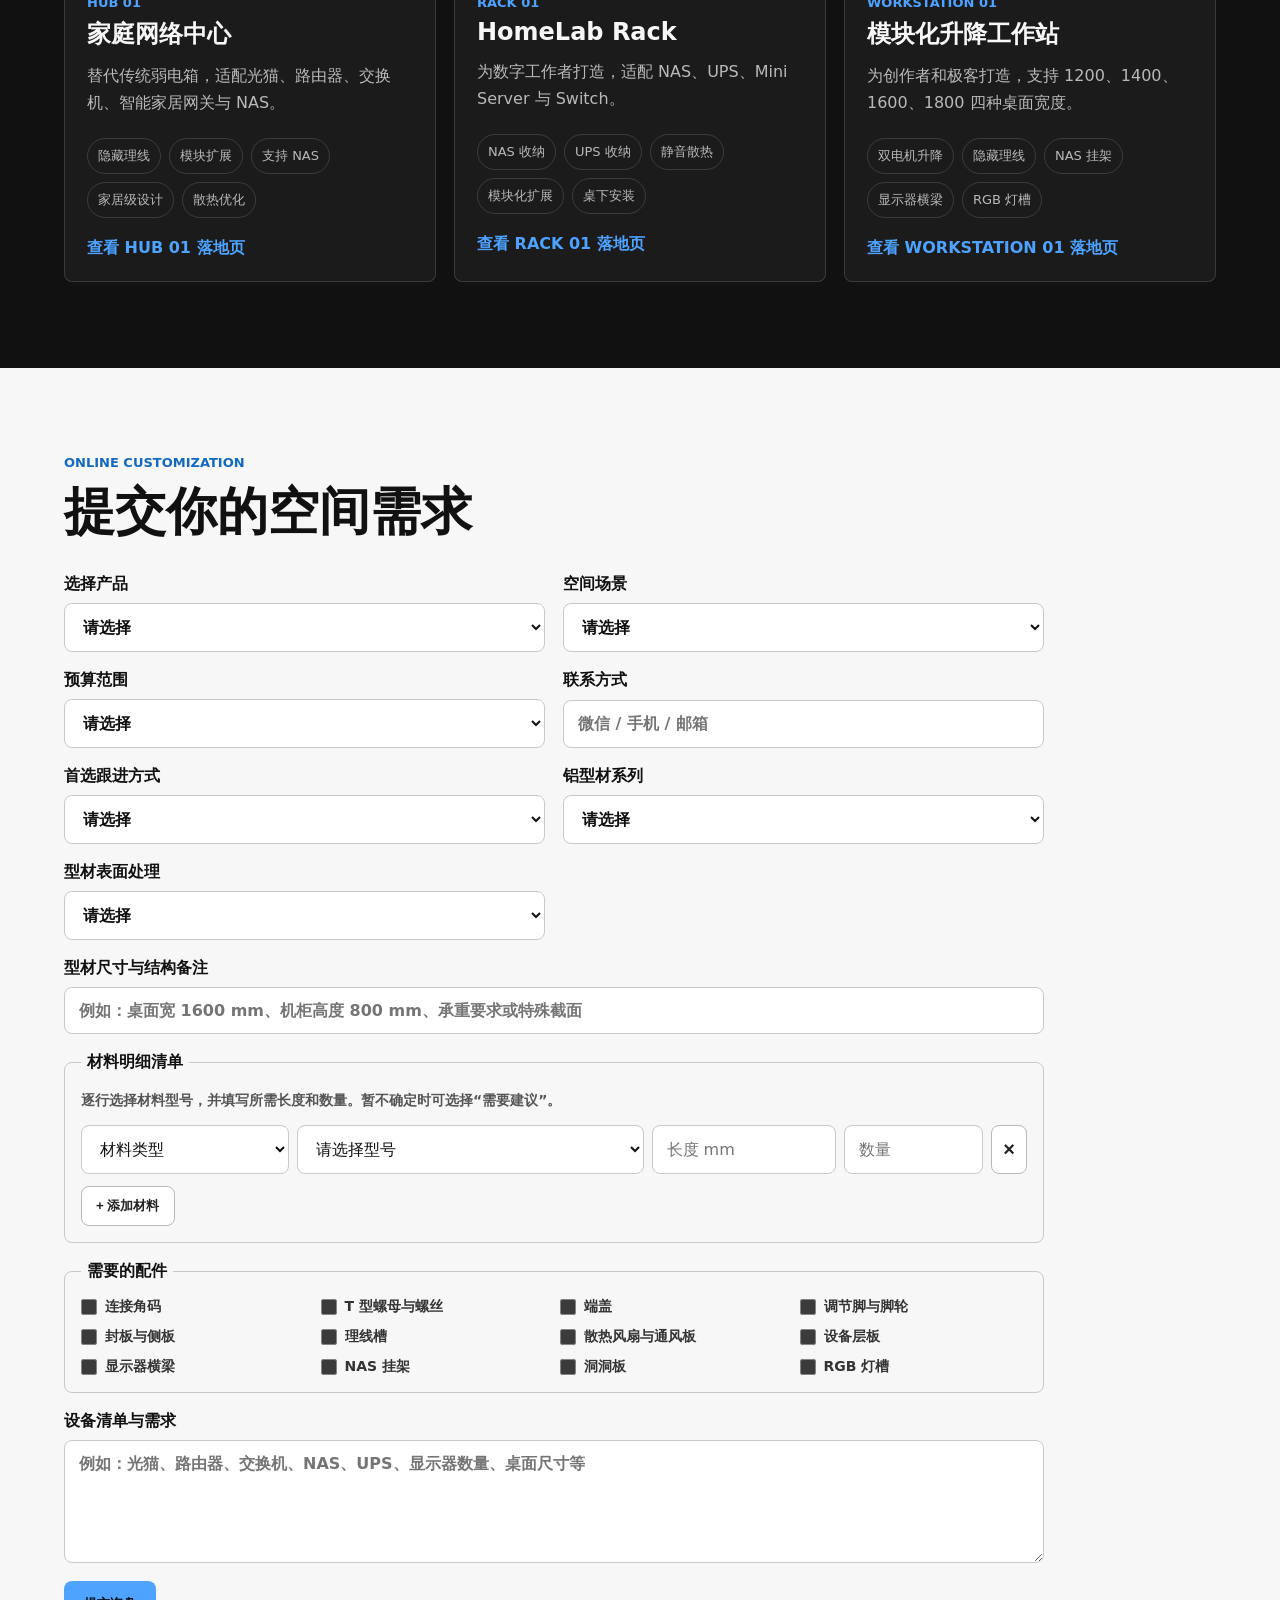
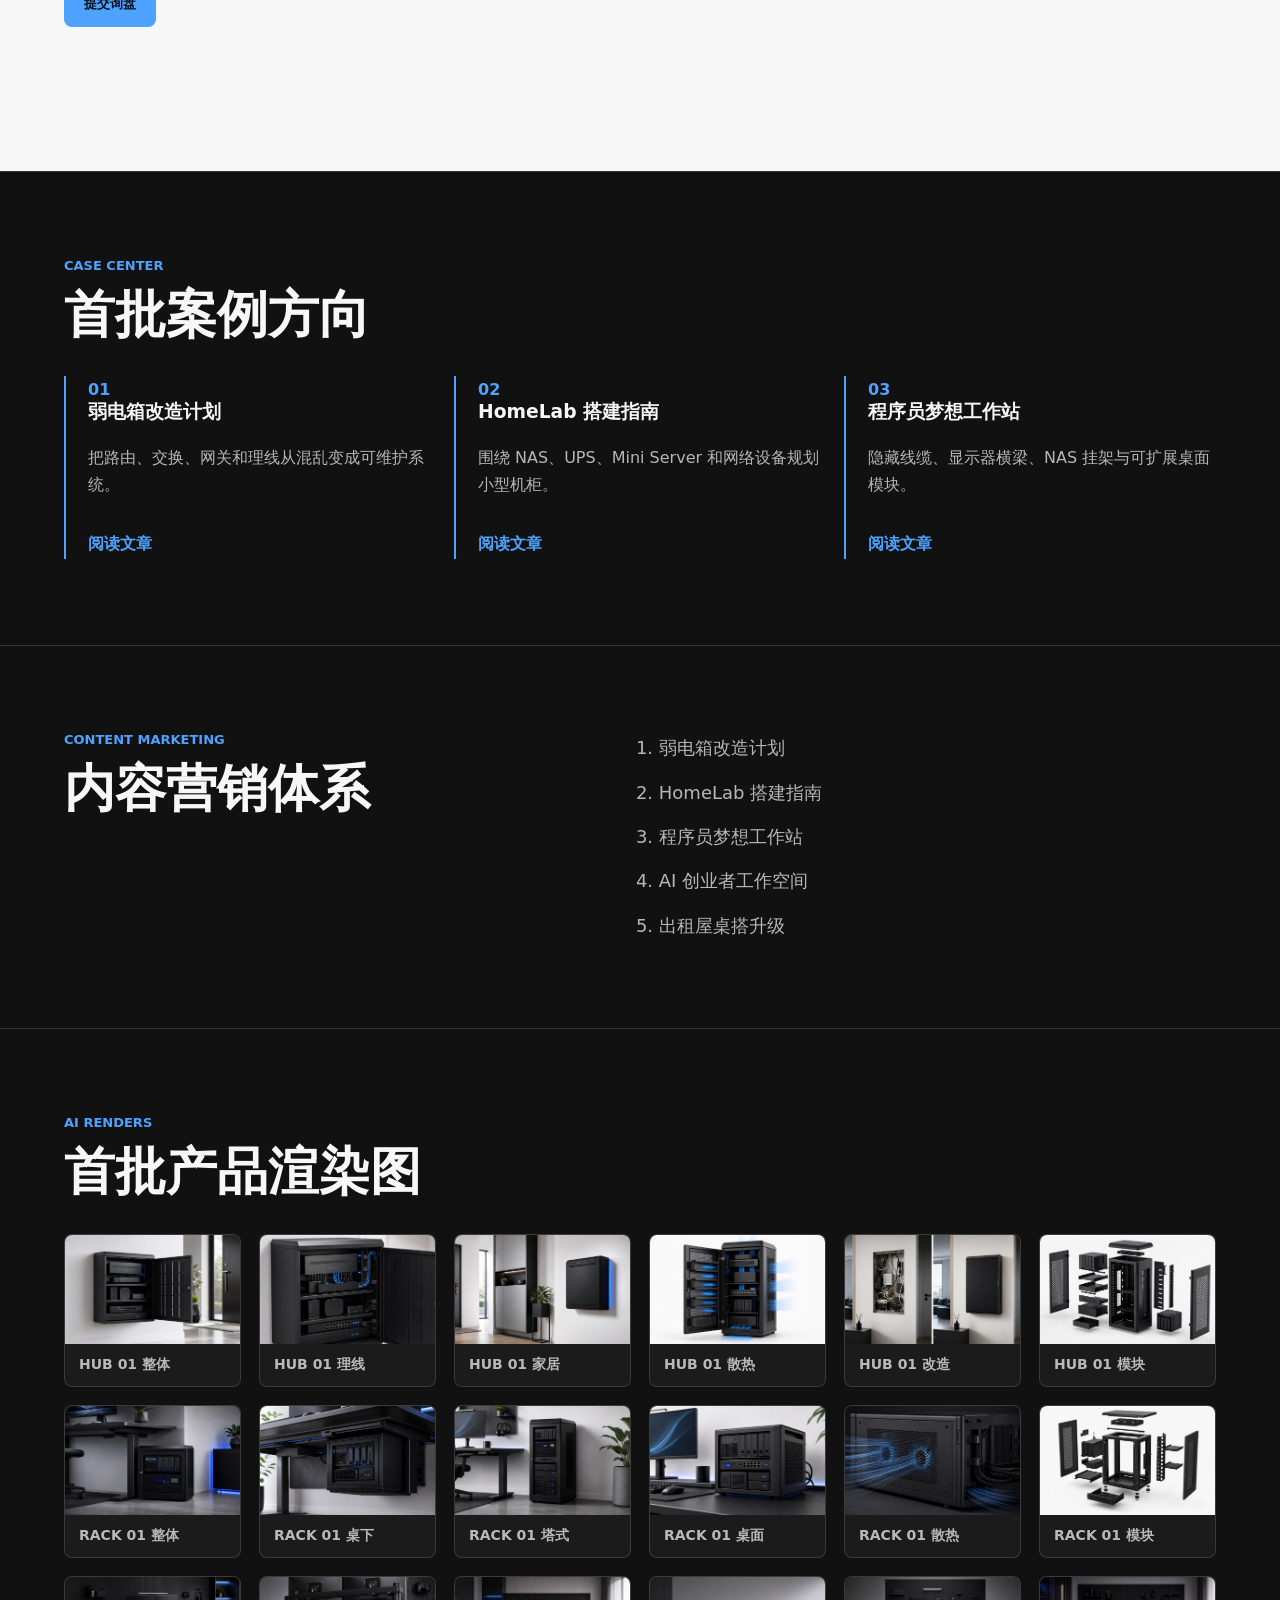
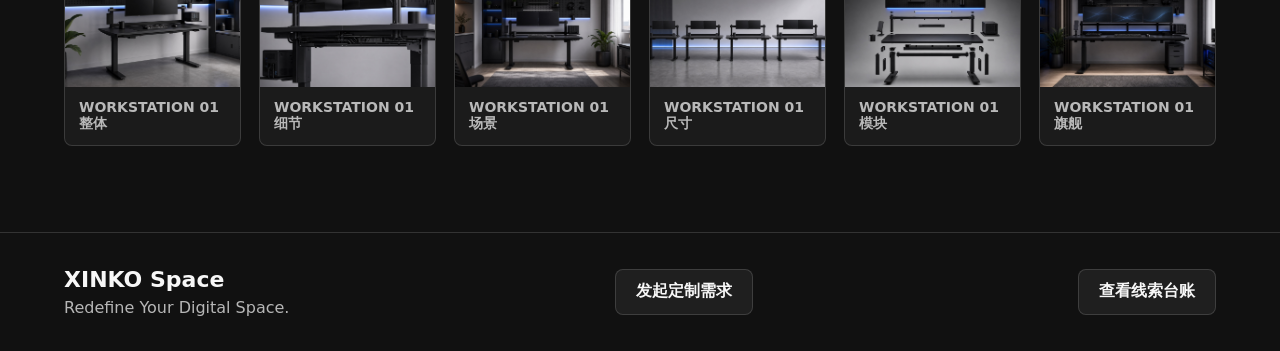
==== commit 2d1d1ad4: "Add custom materials catalog and navigation" ====
--- a/index.html
+++ b/index.html
@@ -29,6 +29,7 @@
       </a>
       <nav class="nav" aria-label="主导航">
         <a href="#products">产品</a>
+        <a href="./materials.html">定制材料</a>
         <a href="#customize">在线定制</a>
         <a href="#cases">案例</a>
         <a href="#content">博客</a>
--- a/styles.css
+++ b/styles.css
@@ -431,6 +431,50 @@
   font-weight: 800;
 }
 
+.field-help {
+  margin-bottom: 14px;
+  color: #555555;
+  font-size: 14px;
+  font-weight: 600;
+  line-height: 1.6;
+}
+
+.material-list {
+  display: grid;
+  gap: 10px;
+}
+
+.material-row {
+  display: grid;
+  grid-template-columns: 0.9fr 1.5fr 0.8fr 0.6fr 36px;
+  gap: 8px;
+}
+
+.material-row input,
+.material-row select {
+  min-width: 0;
+}
+
+.material-add,
+.material-remove {
+  border: 1px solid #b9b9b9;
+  border-radius: 8px;
+  background: #ffffff;
+  color: #222222;
+  cursor: pointer;
+  font-weight: 800;
+}
+
+.material-add {
+  margin-top: 12px;
+  padding: 10px 14px;
+}
+
+.material-remove {
+  min-height: 42px;
+  font-size: 20px;
+}
+
 .checkbox-grid {
   display: grid;
   grid-template-columns: repeat(4, minmax(0, 1fr));
@@ -622,6 +666,102 @@
   color: var(--muted);
   font-size: 20px;
   line-height: 1.8;
+}
+
+.materials-page {
+  padding-top: 72px;
+}
+
+.materials-hero {
+  padding-top: 104px;
+}
+
+.materials-hero h1 {
+  margin-bottom: 22px;
+  font-size: clamp(48px, 7vw, 92px);
+}
+
+.materials-hero > p:last-child,
+.material-cta p:last-child {
+  max-width: 820px;
+  color: var(--muted);
+  font-size: 19px;
+  line-height: 1.8;
+}
+
+.materials-table-wrap {
+  width: 100%;
+  overflow-x: auto;
+  border: 1px solid var(--line);
+  border-radius: 8px;
+}
+
+.materials-table {
+  width: 100%;
+  min-width: 920px;
+  border-collapse: collapse;
+}
+
+.materials-table th,
+.materials-table td {
+  padding: 16px;
+  border-bottom: 1px solid var(--line);
+  text-align: left;
+  vertical-align: top;
+}
+
+.materials-table th {
+  color: var(--blue);
+  font-size: 13px;
+  text-transform: uppercase;
+}
+
+.materials-table td {
+  color: var(--muted);
+  line-height: 1.65;
+}
+
+.materials-table strong {
+  color: var(--snow);
+}
+
+.material-card-grid {
+  display: grid;
+  grid-template-columns: repeat(3, minmax(0, 1fr));
+  gap: 18px;
+}
+
+.material-card {
+  border: 1px solid var(--line);
+  border-radius: 8px;
+  padding: 22px;
+  background: var(--panel);
+}
+
+.material-card p:last-child,
+.accessory-catalog p {
+  margin-bottom: 0;
+  color: var(--muted);
+  line-height: 1.7;
+}
+
+.accessory-catalog {
+  display: grid;
+  grid-template-columns: repeat(5, minmax(0, 1fr));
+  gap: 18px;
+}
+
+.accessory-catalog article {
+  border-left: 2px solid var(--blue);
+  padding-left: 18px;
+}
+
+.material-cta {
+  display: flex;
+  align-items: end;
+  justify-content: space-between;
+  gap: 28px;
+  background: #171717;
 }
 
 .dashboard-head {
@@ -721,6 +861,26 @@
     align-items: flex-start;
     flex-direction: column;
   }
+
+  .material-card-grid,
+  .accessory-catalog {
+    grid-template-columns: 1fr;
+  }
+
+  .material-cta {
+    align-items: flex-start;
+    flex-direction: column;
+  }
+
+  .material-row {
+    grid-template-columns: 1fr 1fr;
+  }
+
+  .material-remove {
+    grid-column: 2;
+    width: 42px;
+    justify-self: end;
+  }
 }
 
 @media (max-width: 560px) {
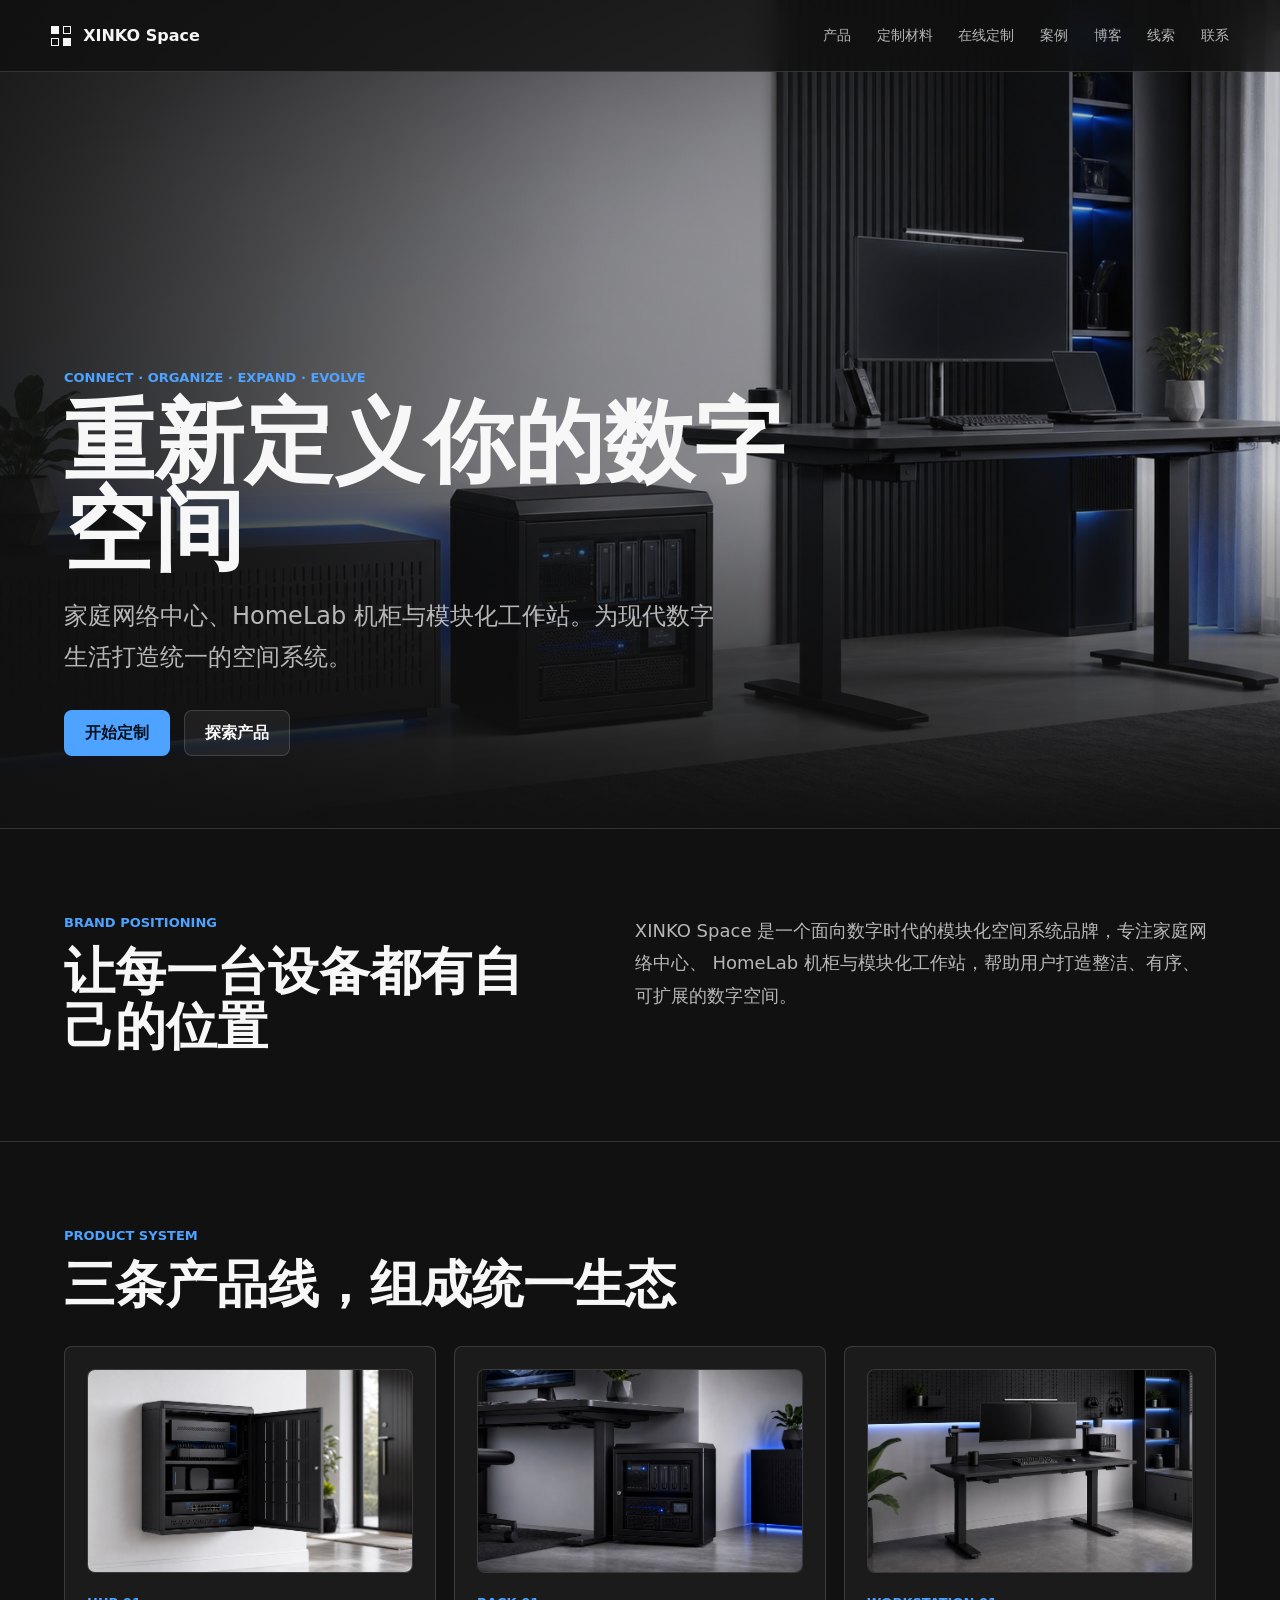
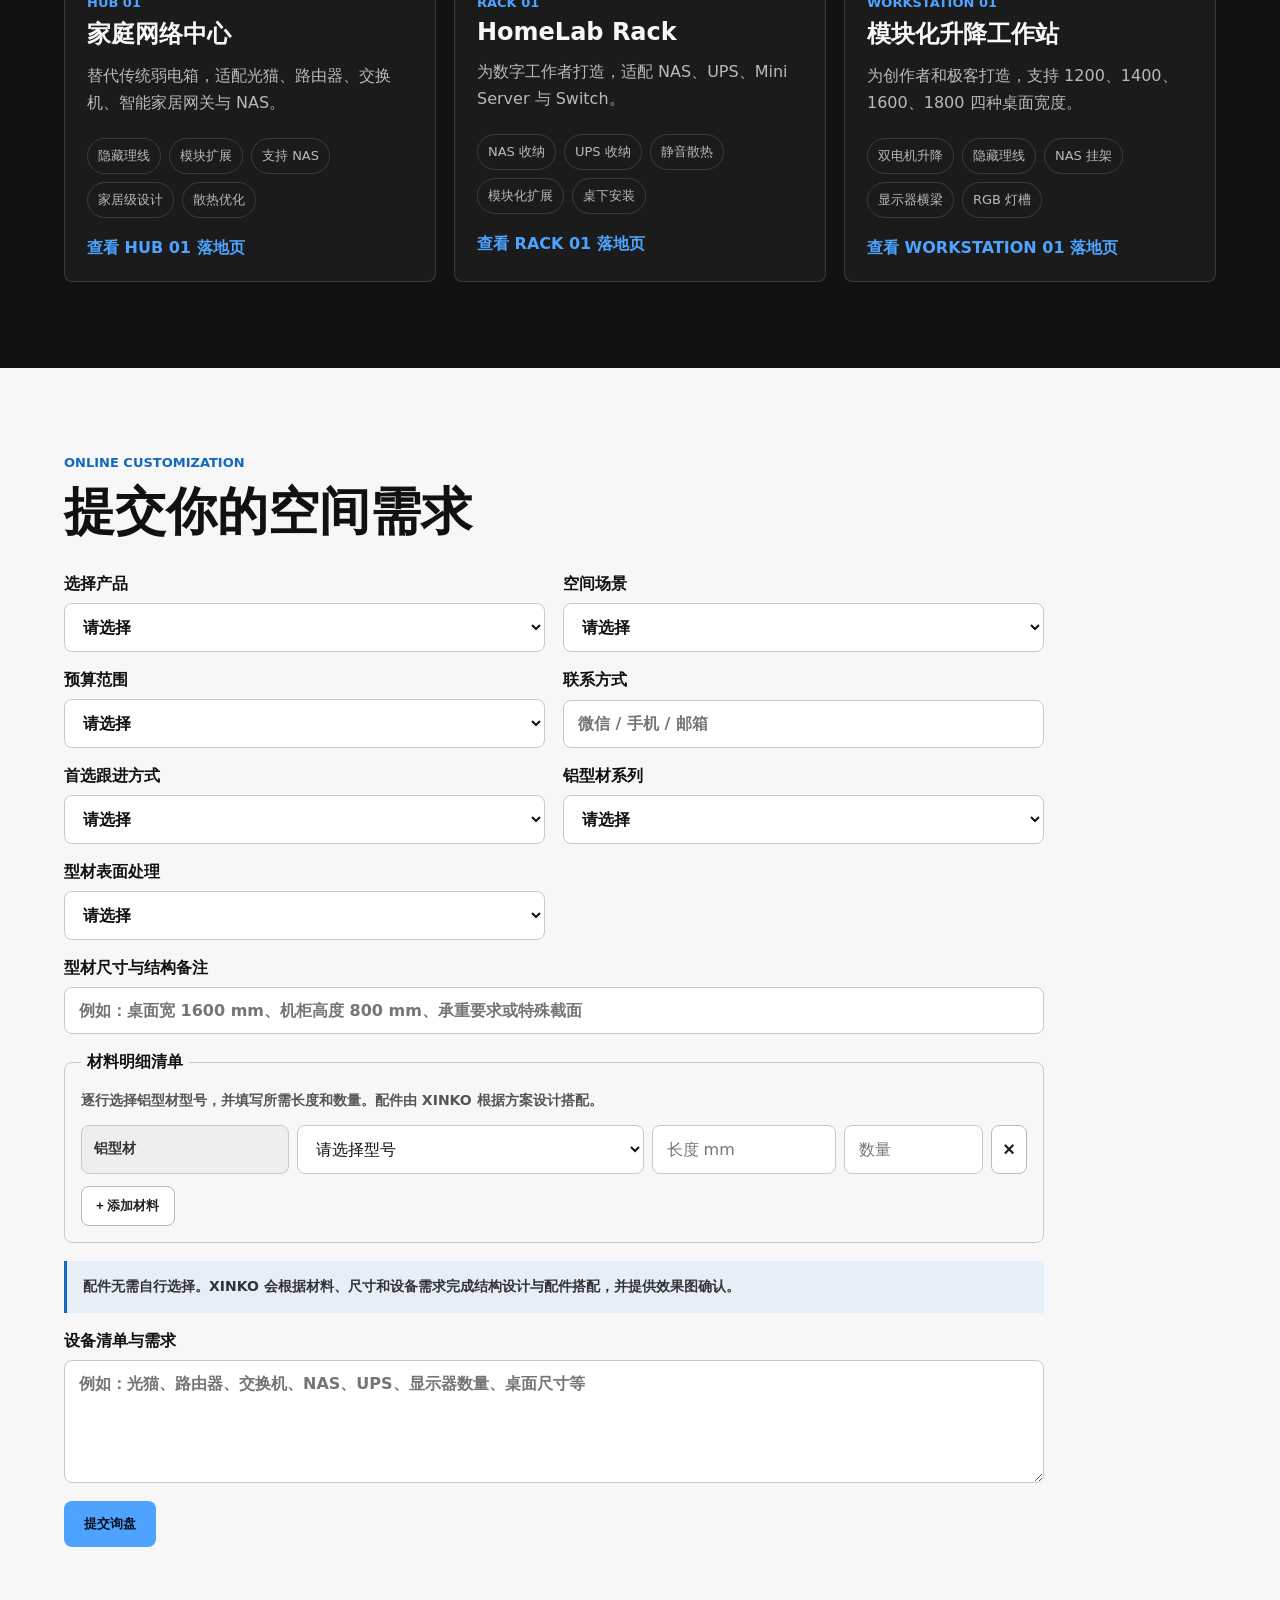
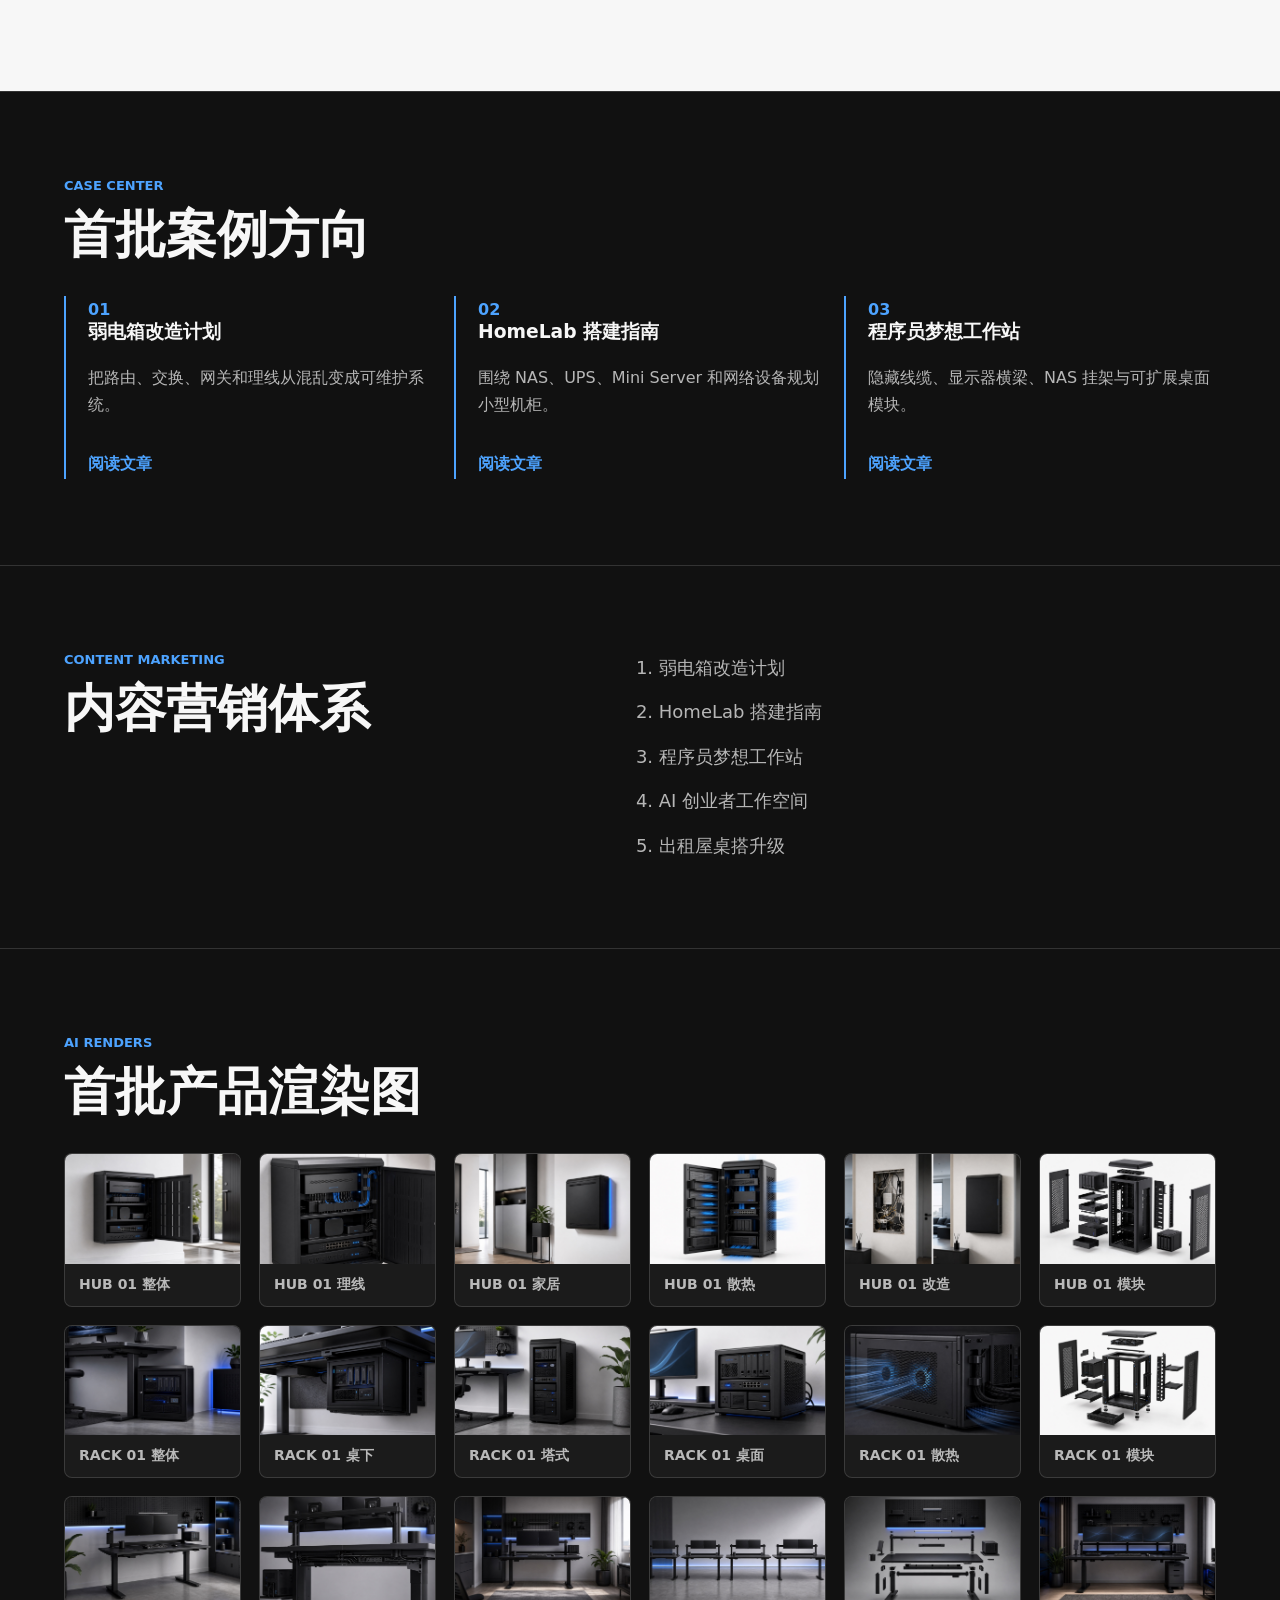
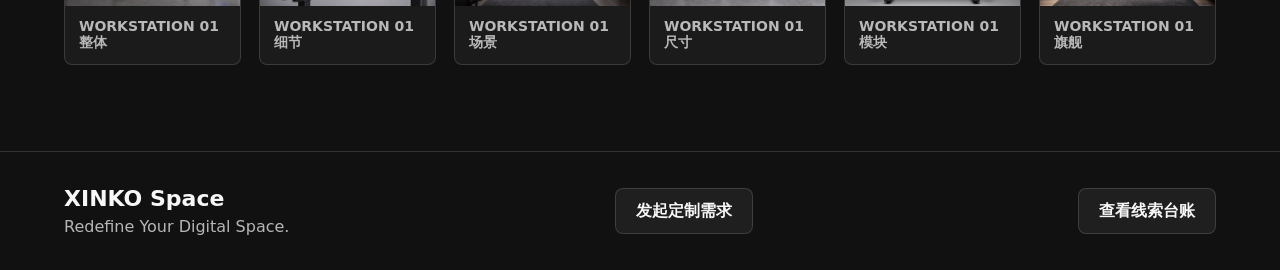
==== commit 231be224: "Simplify inquiry forms to aluminum profile selection" ====
--- a/index.html
+++ b/index.html
@@ -195,23 +195,7 @@
             型材尺寸与结构备注
             <input name="profileNotes" type="text" placeholder="例如：桌面宽 1600 mm、机柜高度 800 mm、承重要求或特殊截面" />
           </label>
-          <fieldset class="wide option-fieldset">
-            <legend>需要的配件</legend>
-            <div class="checkbox-grid">
-              <label><input name="accessories" type="checkbox" value="连接角码" />连接角码</label>
-              <label><input name="accessories" type="checkbox" value="T 型螺母与螺丝" />T 型螺母与螺丝</label>
-              <label><input name="accessories" type="checkbox" value="端盖" />端盖</label>
-              <label><input name="accessories" type="checkbox" value="调节脚与脚轮" />调节脚与脚轮</label>
-              <label><input name="accessories" type="checkbox" value="封板与侧板" />封板与侧板</label>
-              <label><input name="accessories" type="checkbox" value="理线槽" />理线槽</label>
-              <label><input name="accessories" type="checkbox" value="散热风扇与通风板" />散热风扇与通风板</label>
-              <label><input name="accessories" type="checkbox" value="设备层板" />设备层板</label>
-              <label><input name="accessories" type="checkbox" value="显示器横梁" />显示器横梁</label>
-              <label><input name="accessories" type="checkbox" value="NAS 挂架" />NAS 挂架</label>
-              <label><input name="accessories" type="checkbox" value="洞洞板" />洞洞板</label>
-              <label><input name="accessories" type="checkbox" value="RGB 灯槽" />RGB 灯槽</label>
-            </div>
-          </fieldset>
+          <p class="wide form-guidance">配件无需自行选择。XINKO 会根据材料、尺寸和设备需求完成结构设计与配件搭配，并提供效果图确认。</p>
           <label class="wide">
             设备清单与需求
             <textarea
--- a/styles.css
+++ b/styles.css
@@ -450,6 +450,18 @@
   gap: 8px;
 }
 
+.material-type {
+  display: flex;
+  align-items: center;
+  padding: 0 12px;
+  border: 1px solid #c9c9c9;
+  border-radius: 8px;
+  background: #eeeeee;
+  color: #333333;
+  font-size: 14px;
+  font-weight: 800;
+}
+
 .material-row input,
 .material-row select {
   min-width: 0;
@@ -495,6 +507,17 @@
   height: 16px;
   margin: 0;
   accent-color: var(--blue);
+}
+
+.form-guidance {
+  margin: 0;
+  padding: 14px 16px;
+  border-left: 3px solid #1269bf;
+  background: rgba(77, 163, 255, 0.1);
+  color: #333333;
+  font-size: 14px;
+  font-weight: 700;
+  line-height: 1.7;
 }
 
 .form-button {
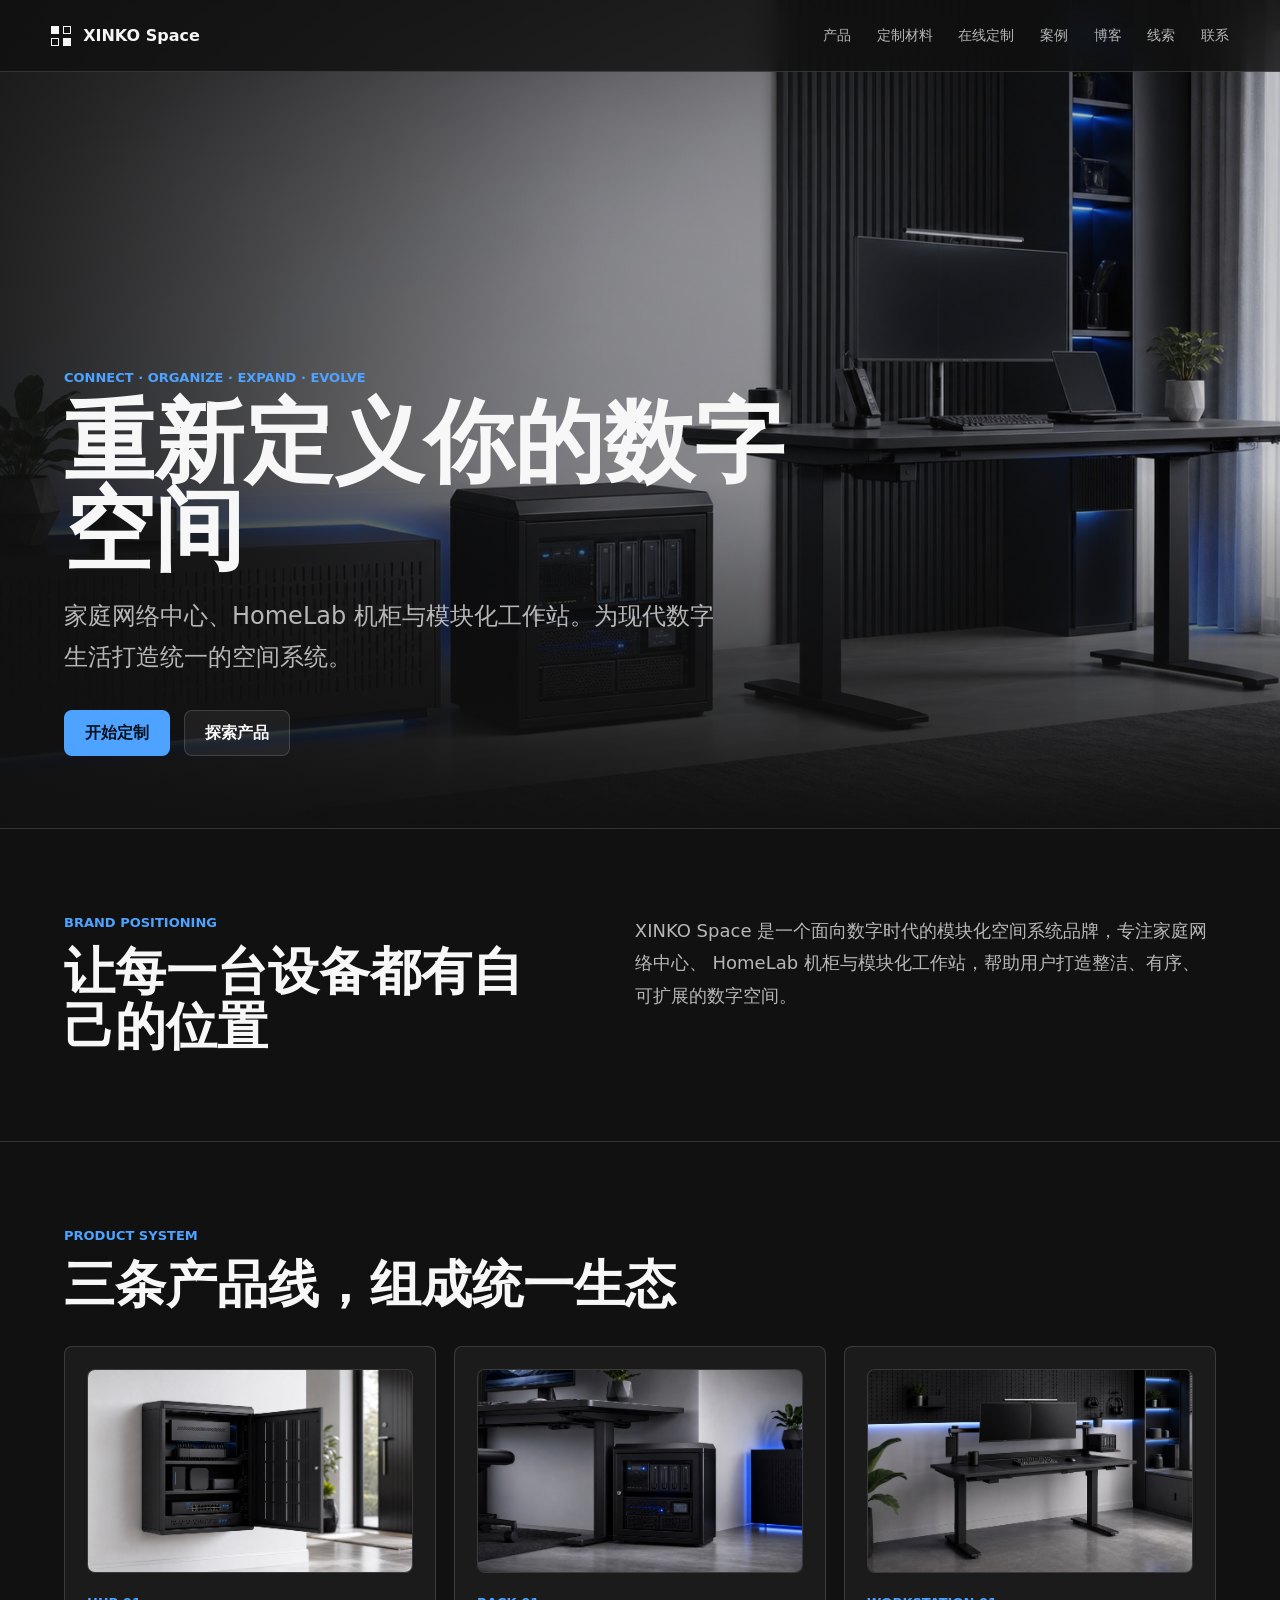
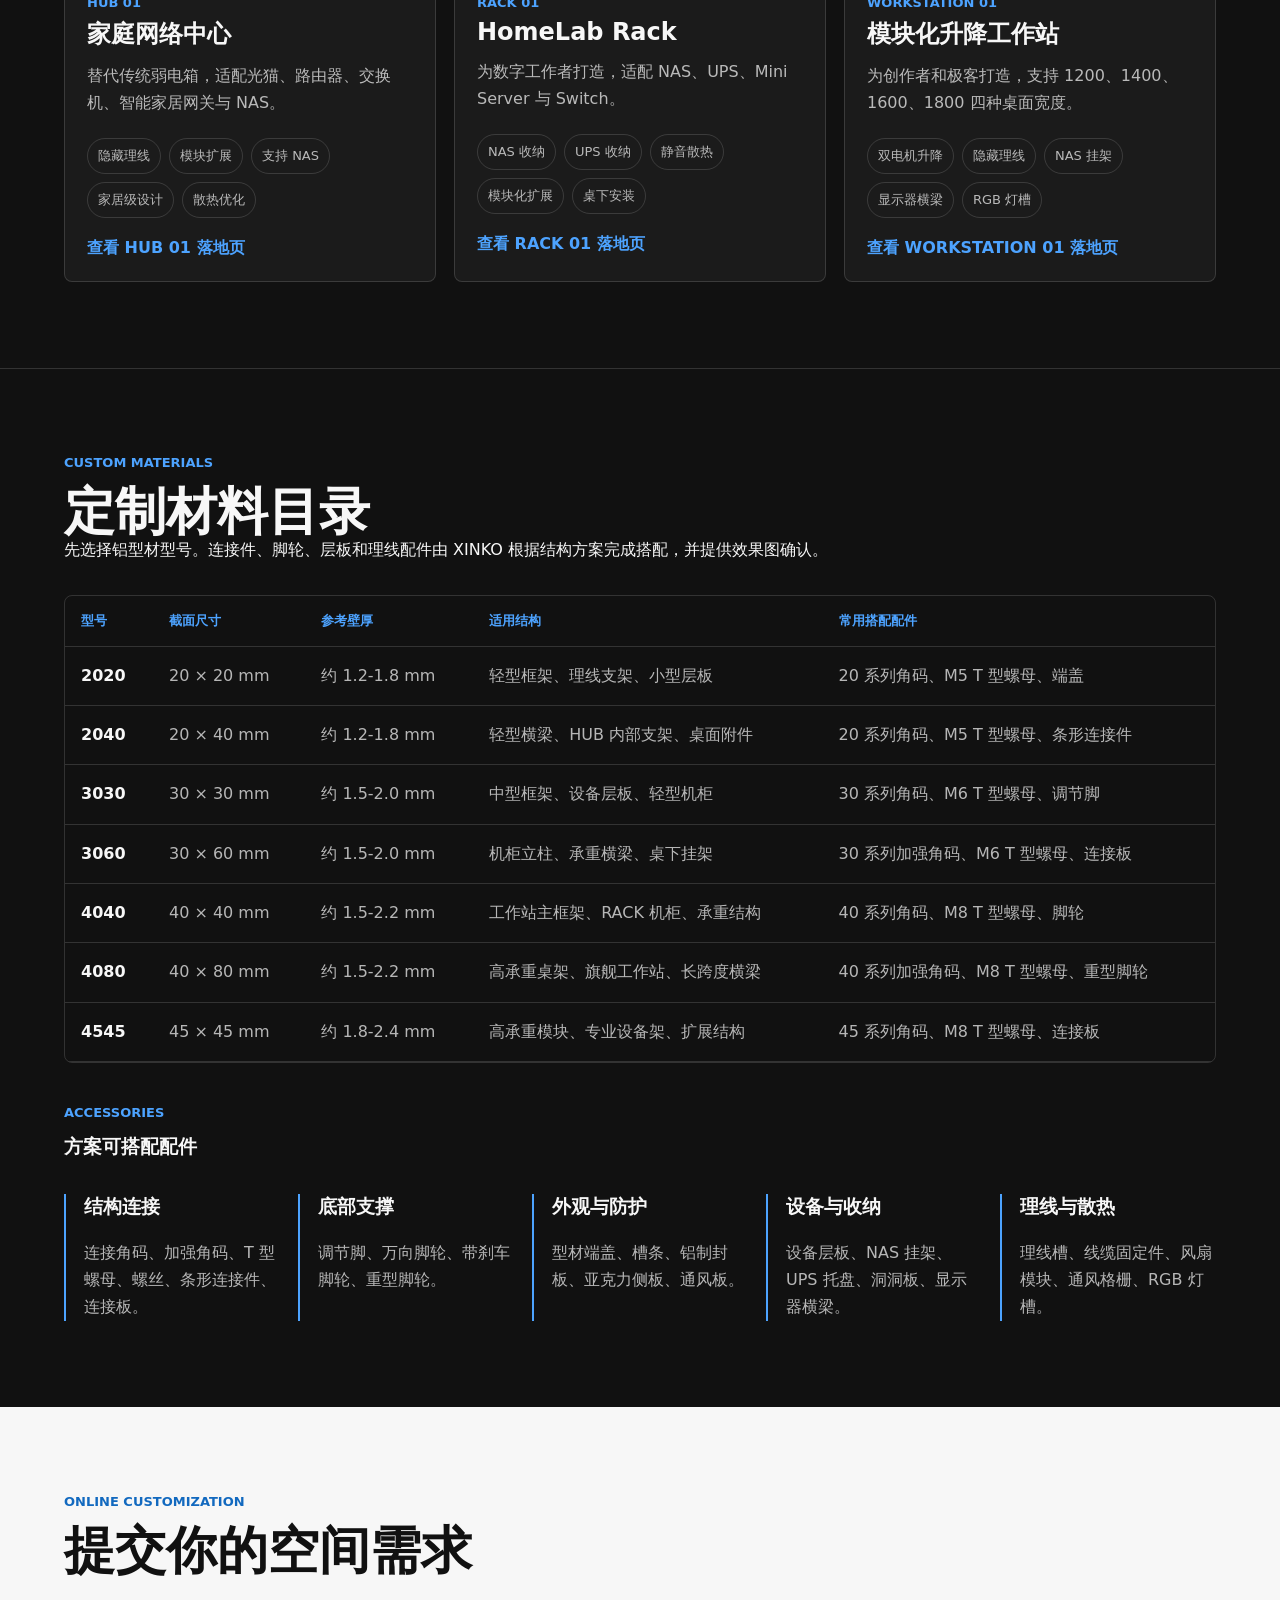
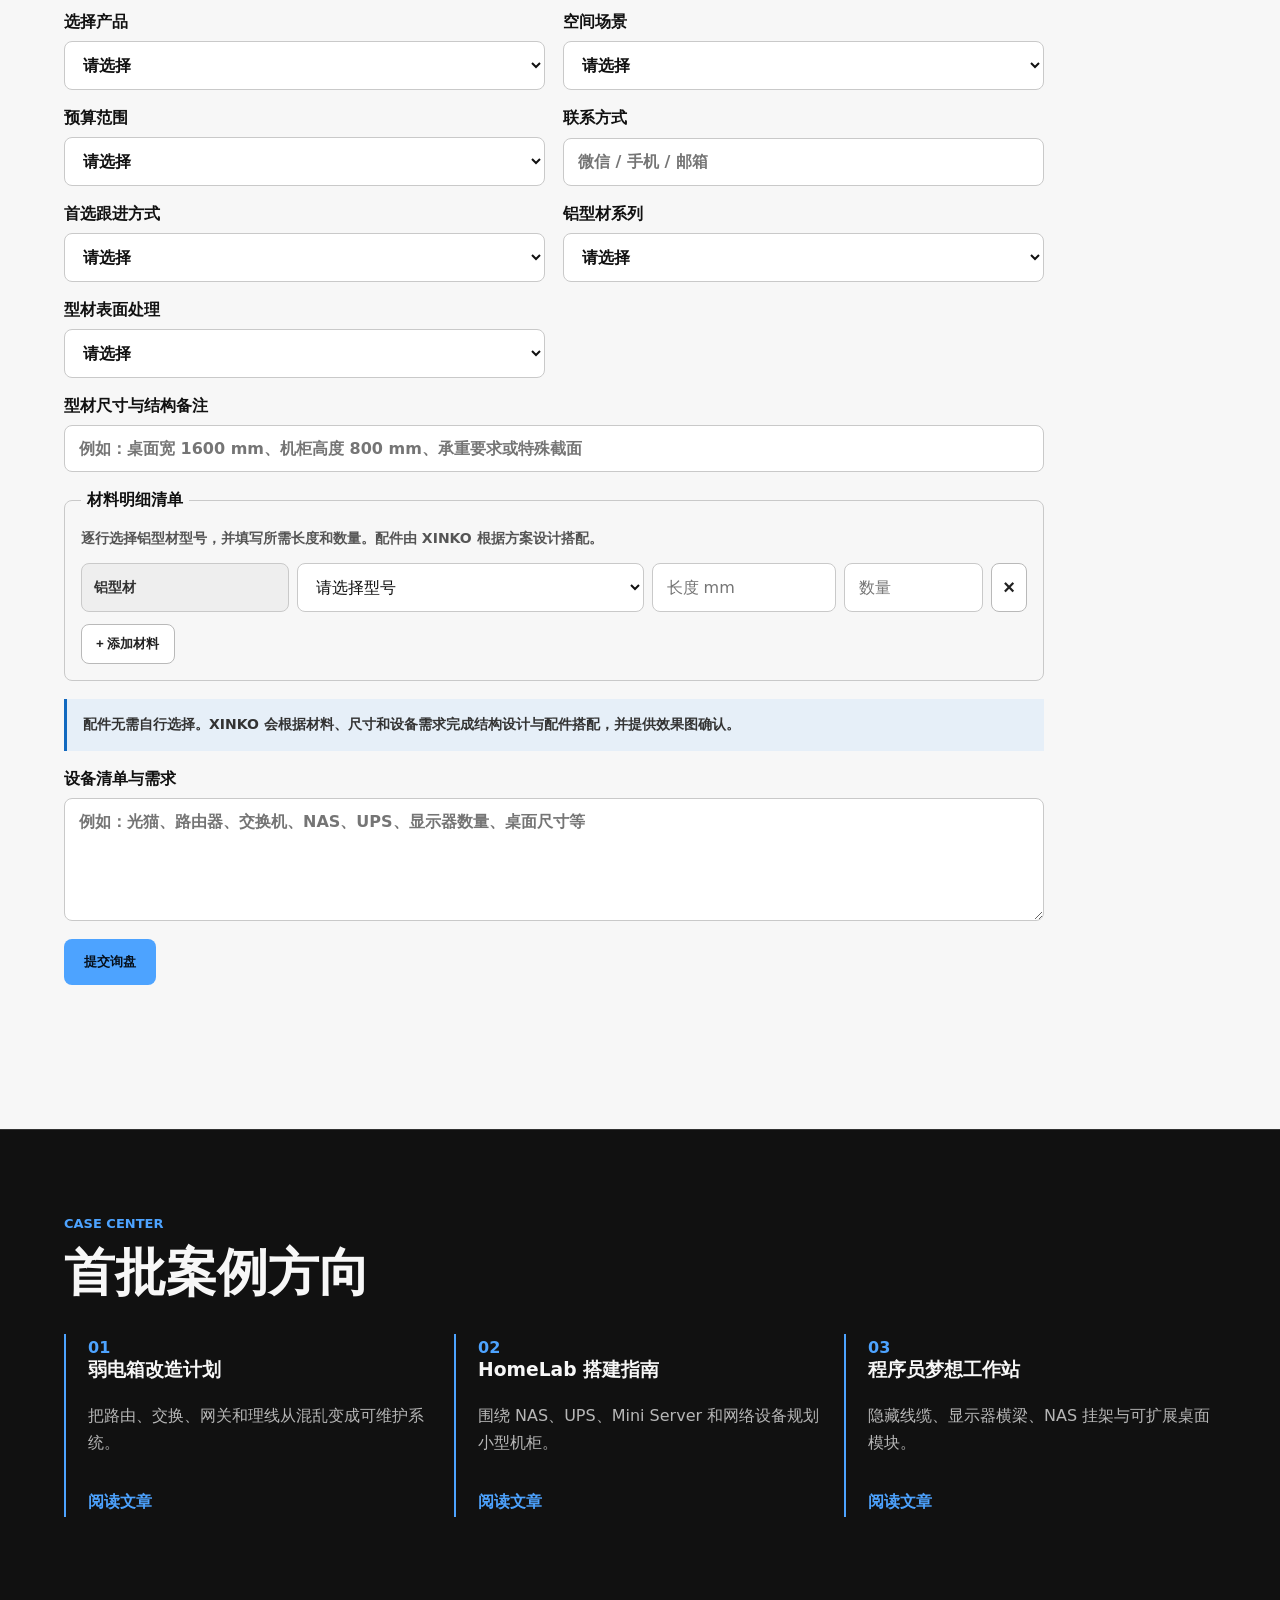
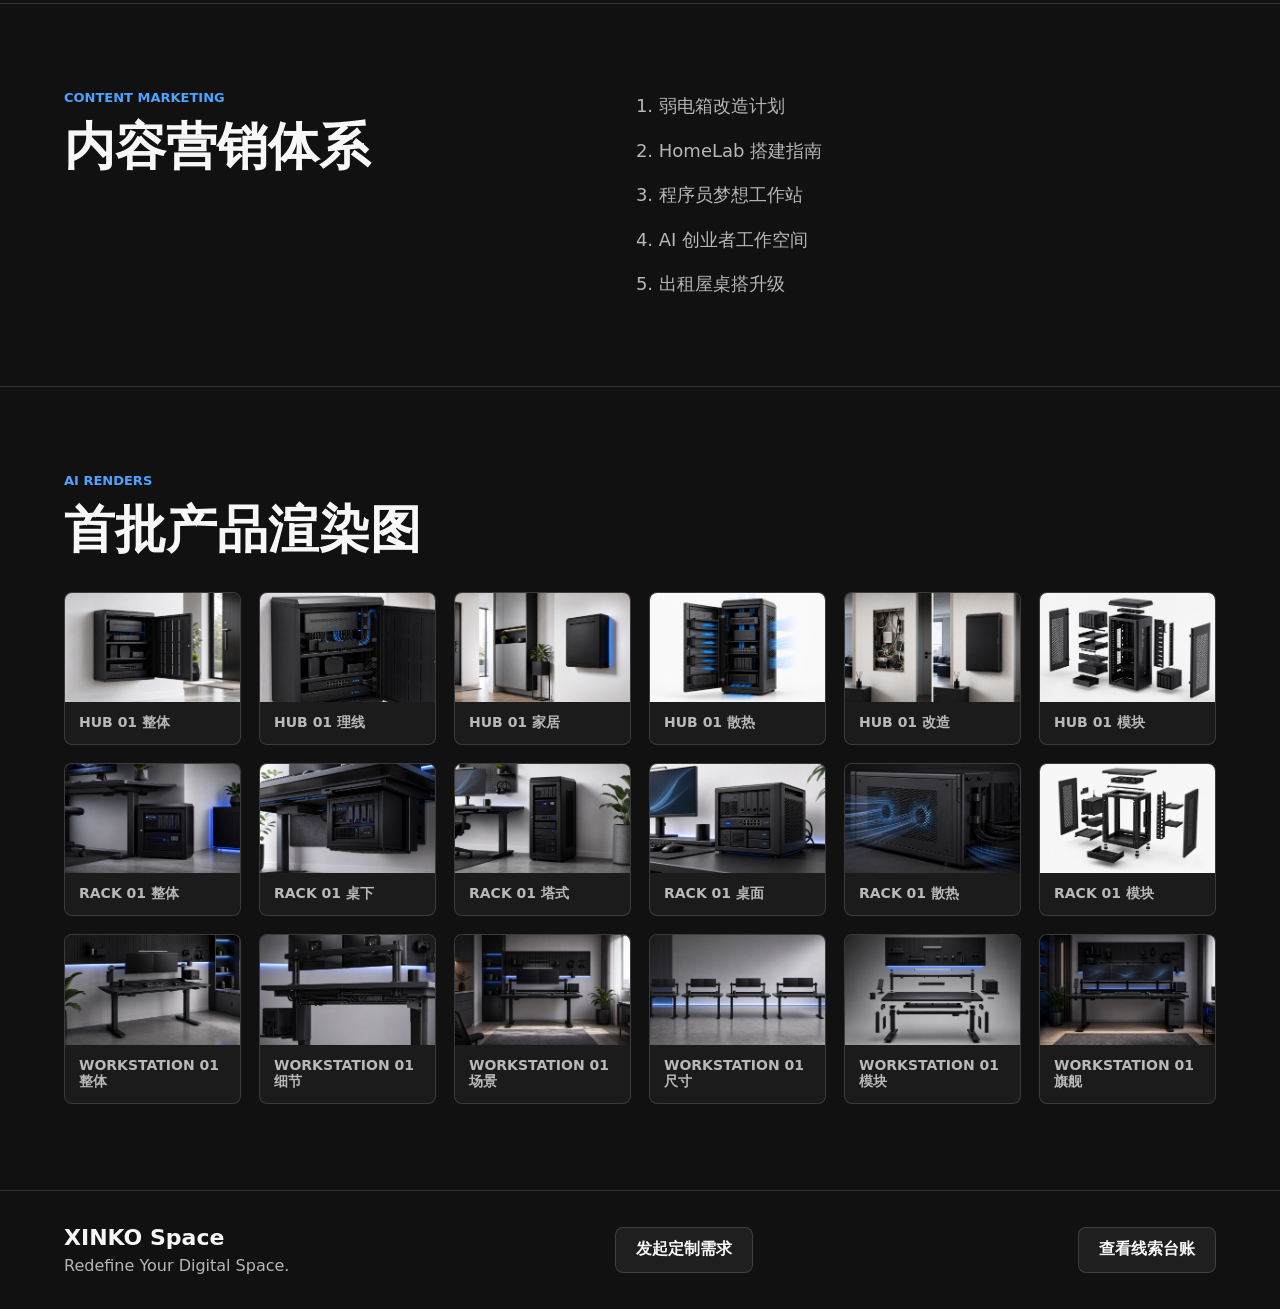
==== commit 13040ddd: "Embed materials catalog on homepage for reliable access" ====
--- a/index.html
+++ b/index.html
@@ -29,7 +29,7 @@
       </a>
       <nav class="nav" aria-label="主导航">
         <a href="#products">产品</a>
-        <a href="./materials.html">定制材料</a>
+        <a href="#materials">定制材料</a>
         <a href="#customize">在线定制</a>
         <a href="#cases">案例</a>
         <a href="#content">博客</a>
@@ -114,6 +114,47 @@
             </ul>
             <a class="text-link" href="./workstation-01.html">查看 WORKSTATION 01 落地页</a>
           </article>
+        </div>
+      </section>
+
+      <section class="section" id="materials" aria-labelledby="home-materials-title">
+        <div class="section-heading">
+          <p class="eyebrow">Custom Materials</p>
+          <h2 id="home-materials-title">定制材料目录</h2>
+          <p>先选择铝型材型号。连接件、脚轮、层板和理线配件由 XINKO 根据结构方案完成搭配，并提供效果图确认。</p>
+        </div>
+        <div class="materials-table-wrap">
+          <table class="materials-table">
+            <thead>
+              <tr>
+                <th>型号</th>
+                <th>截面尺寸</th>
+                <th>参考壁厚</th>
+                <th>适用结构</th>
+                <th>常用搭配配件</th>
+              </tr>
+            </thead>
+            <tbody>
+              <tr><td><strong>2020</strong></td><td>20 × 20 mm</td><td>约 1.2-1.8 mm</td><td>轻型框架、理线支架、小型层板</td><td>20 系列角码、M5 T 型螺母、端盖</td></tr>
+              <tr><td><strong>2040</strong></td><td>20 × 40 mm</td><td>约 1.2-1.8 mm</td><td>轻型横梁、HUB 内部支架、桌面附件</td><td>20 系列角码、M5 T 型螺母、条形连接件</td></tr>
+              <tr><td><strong>3030</strong></td><td>30 × 30 mm</td><td>约 1.5-2.0 mm</td><td>中型框架、设备层板、轻型机柜</td><td>30 系列角码、M6 T 型螺母、调节脚</td></tr>
+              <tr><td><strong>3060</strong></td><td>30 × 60 mm</td><td>约 1.5-2.0 mm</td><td>机柜立柱、承重横梁、桌下挂架</td><td>30 系列加强角码、M6 T 型螺母、连接板</td></tr>
+              <tr><td><strong>4040</strong></td><td>40 × 40 mm</td><td>约 1.5-2.2 mm</td><td>工作站主框架、RACK 机柜、承重结构</td><td>40 系列角码、M8 T 型螺母、脚轮</td></tr>
+              <tr><td><strong>4080</strong></td><td>40 × 80 mm</td><td>约 1.5-2.2 mm</td><td>高承重桌架、旗舰工作站、长跨度横梁</td><td>40 系列加强角码、M8 T 型螺母、重型脚轮</td></tr>
+              <tr><td><strong>4545</strong></td><td>45 × 45 mm</td><td>约 1.8-2.4 mm</td><td>高承重模块、专业设备架、扩展结构</td><td>45 系列角码、M8 T 型螺母、连接板</td></tr>
+            </tbody>
+          </table>
+        </div>
+        <div class="section-heading materials-subheading">
+          <p class="eyebrow">Accessories</p>
+          <h3>方案可搭配配件</h3>
+        </div>
+        <div class="accessory-catalog">
+          <article><h3>结构连接</h3><p>连接角码、加强角码、T 型螺母、螺丝、条形连接件、连接板。</p></article>
+          <article><h3>底部支撑</h3><p>调节脚、万向脚轮、带刹车脚轮、重型脚轮。</p></article>
+          <article><h3>外观与防护</h3><p>型材端盖、槽条、铝制封板、亚克力侧板、通风板。</p></article>
+          <article><h3>设备与收纳</h3><p>设备层板、NAS 挂架、UPS 托盘、洞洞板、显示器横梁。</p></article>
+          <article><h3>理线与散热</h3><p>理线槽、线缆固定件、风扇模块、通风格栅、RGB 灯槽。</p></article>
         </div>
       </section>
 
--- a/styles.css
+++ b/styles.css
@@ -186,6 +186,10 @@
   margin-bottom: 34px;
 }
 
+.section[id] {
+  scroll-margin-top: 72px;
+}
+
 .section h2 {
   max-width: 760px;
   font-size: clamp(28px, 4vw, 54px);
@@ -746,6 +750,10 @@
 
 .materials-table strong {
   color: var(--snow);
+}
+
+.materials-subheading {
+  margin-top: 42px;
 }
 
 .material-card-grid {
